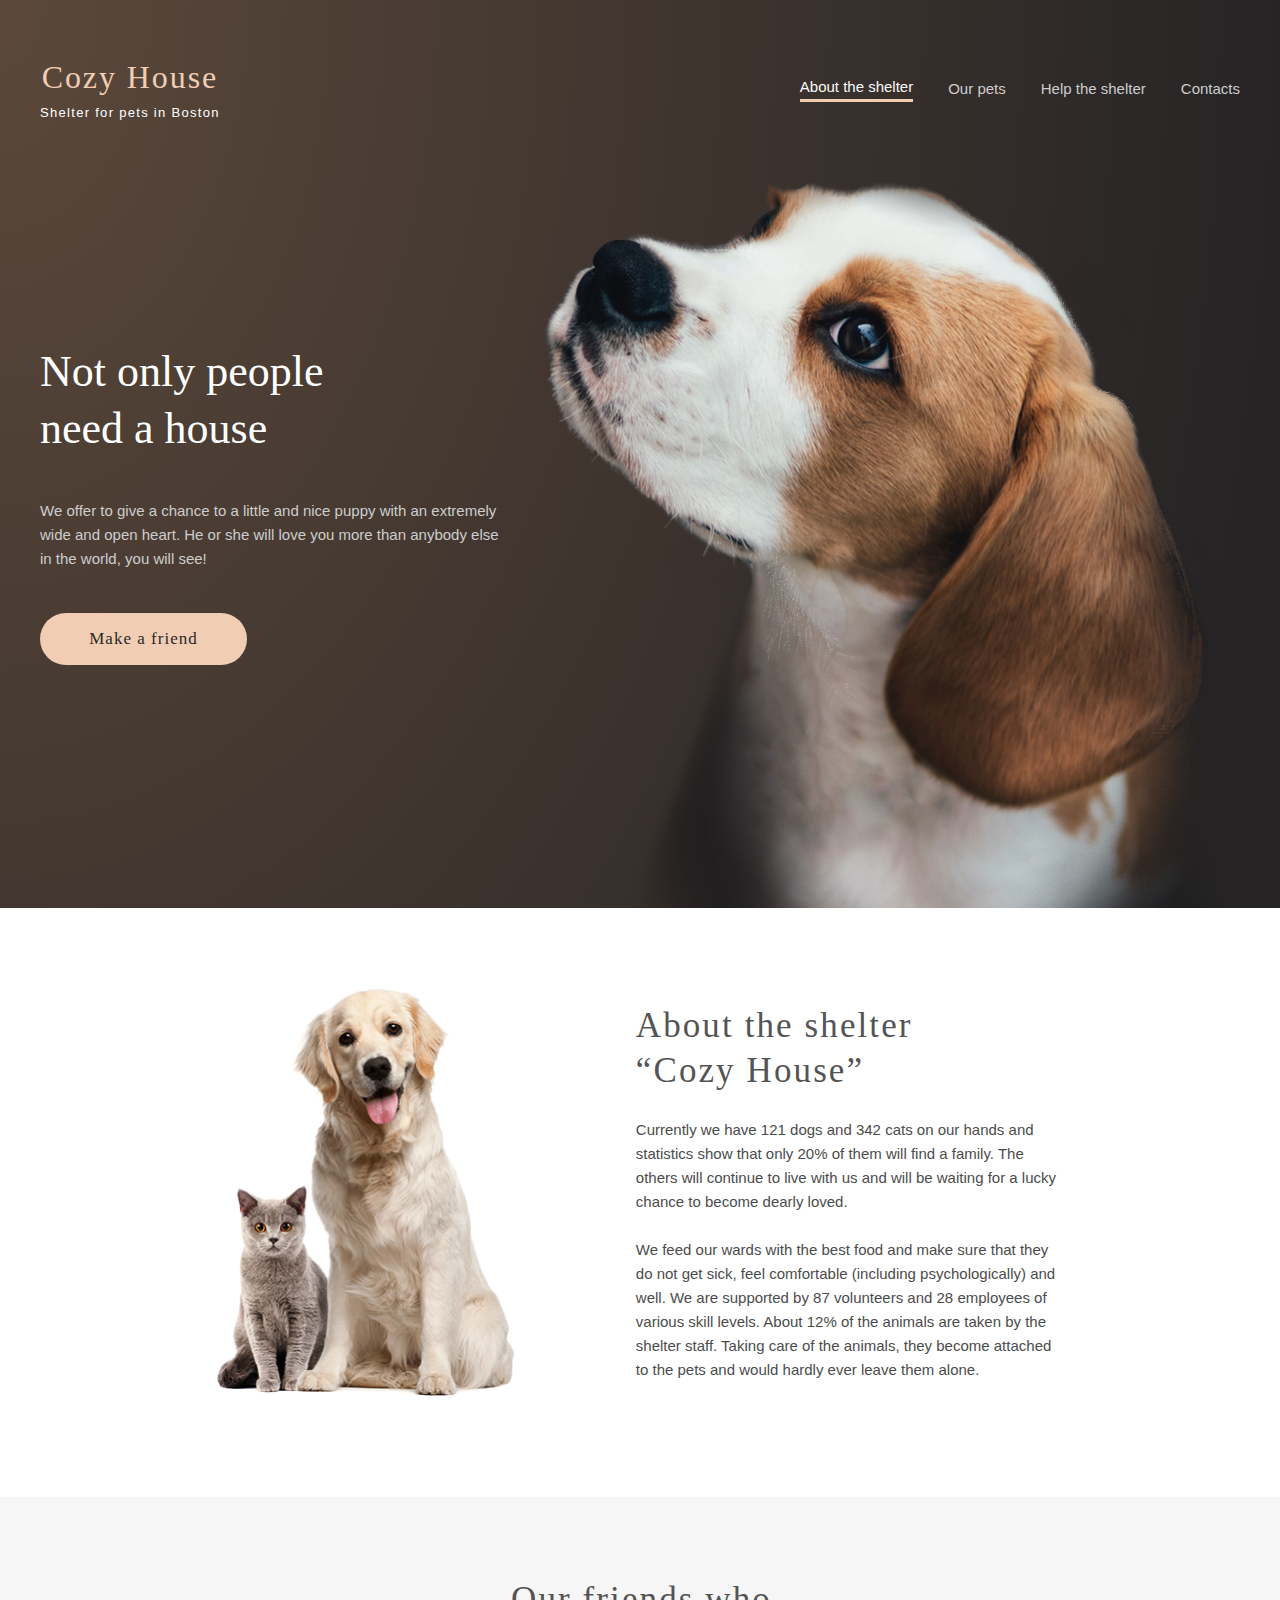
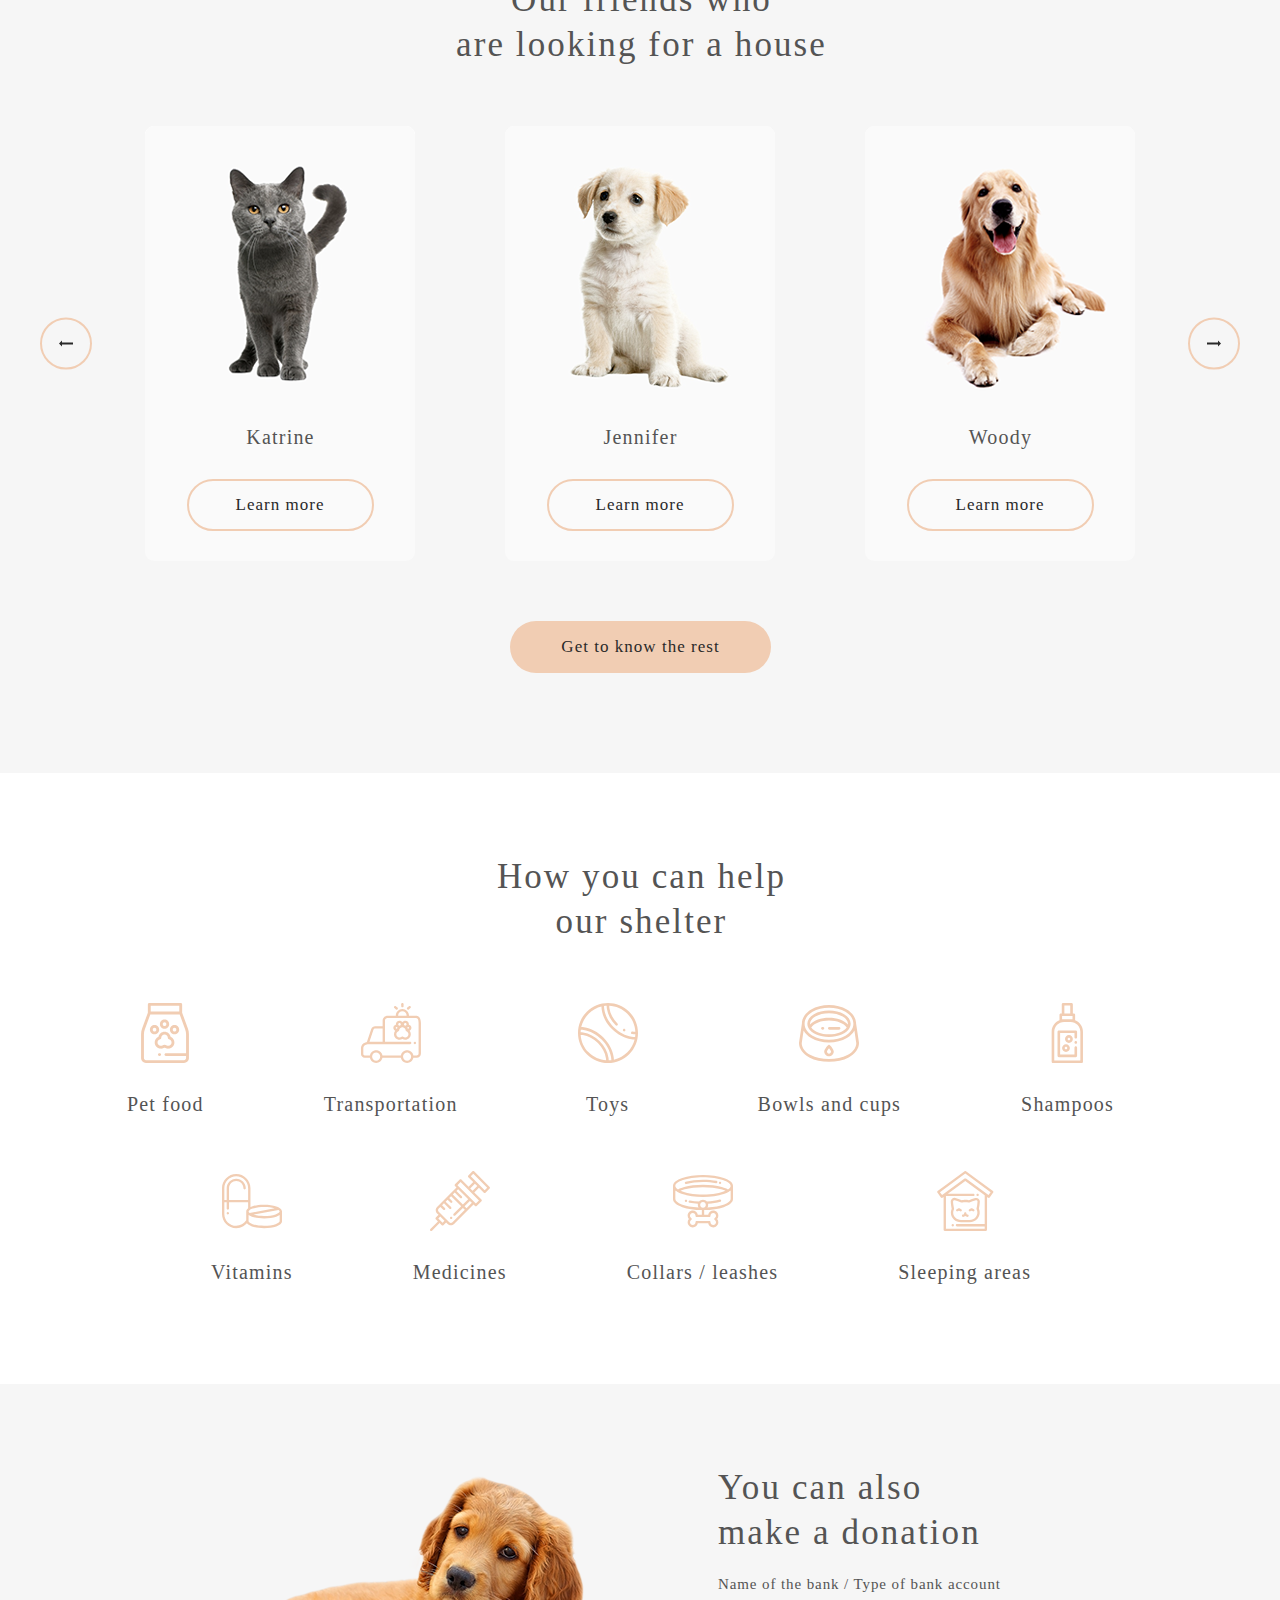
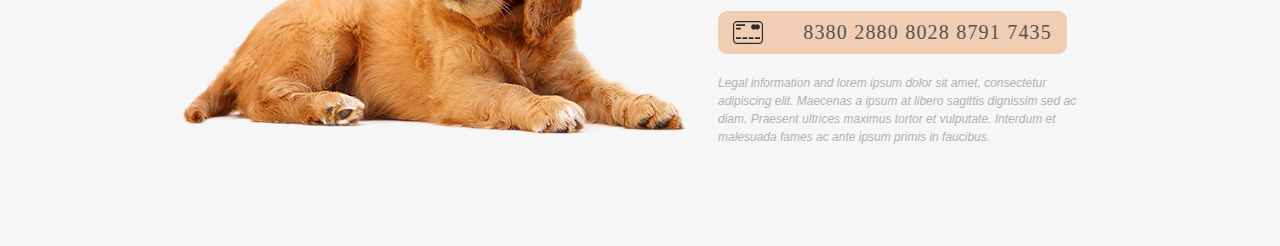
==== index.html @ b494dad2 "feat: add 5-th block" ====
<!DOCTYPE html>
<html lang="en">

<head>
	<meta charset="UTF-8">
	<meta http-equiv="X-UA-Compatible" content="IE=edge">
	<meta name="viewport" content="width=device-width, initial-scale=1.0">
	<title>Document</title>
	<link rel="stylesheet" type="text/css" href="styles.css" />
</head>

<body>
	<div class="wrapper wrapper-1">
		<div class="content-1">
			<header class="header">
				<div class="header-logo">
					<div class="header-logo-title">Cozy House</div>
					<div class="header-logo-subtitle">Shelter for pets in Boston</div>
				</div>
				<div class="header-nav-menu">
					<div class="header-nav-menu-link header-nav-menu-link-active">About the shelter</div>
					<div class="header-nav-menu-link">Our pets</div>
					<div class="header-nav-menu-link">Help the shelter</div>
					<div class="header-nav-menu-link">Contacts</div>
				</div>
			</header>
			<div class="start-screen">
				<div class="start-screen-content">
					<h2 class="start-screen-content-heading">Not only people need a house</h2>
					<div class="start-screen-content-subheading">We offer to give a chance to a little and nice puppy with an
						extremely wide and open heart. He or she will love you more than anybody else in the world, you will see!
					</div>
					<div class="start-screen-content-button">
						<button class="button-primary">Make a friend</button>
					</div>
				</div>
				<img src="assets/start-screen-puppy.png" alt="dog" class="start-screen-dog-img"></img>
			</div>
		</div>
	</div>
	<div class="wrapper wrapper-2">
		<div class="content-2">
			<div class="about">
				<img src="assets/about-pets.png" alt="pets" class="about-img">
				<div class="about-content">
					<div class="about-content-heading">About the shelter <br>“Cozy House”</div>
					<div class="about-content-subheading-1">Currently we have 121 dogs and 342 cats on our hands and<br>
						statistics
						show that only 20% of them will find a family. The<br> others will continue to live with us and will be
						waiting
						for a lucky<br> chance to become dearly loved.</div>
					<div class="about-content-subheading-2">We feed our wards with the best food and make sure that they<br> do
						not
						get sick, feel comfortable (including psychologically) and<br> well. We are supported by 87 volunteers and
						28
						employees of<br> various skill levels. About 12% of the animals are taken by the<br> shelter staff. Taking
						care of
						the animals, they become attached<br> to the pets and would hardly ever leave them alone.

					</div>
				</div>
			</div>
		</div>
	</div>
	<div class="wrapper wrapper-3">
		<div class="content-3">
			<h3 class="pets-heading">Our friends who<br>
				are looking for a house</h3>
			<div class="pets-slider">
				<img src="assets/button_arrow.svg" alt="arrow" class="">
				<div class="pets-slider-cards">
					<div class="pets-slider-card">
						<img src="assets/pets-katrine.png" alt="cat" class="">
						<div class="pets-slider-card-heading">Katrine</div>
						<button class="button-secondary pets-slider-card-button">Learn more</button>
					</div>
					<div class="pets-slider-card">
						<img src="assets/pets-jennifer.png" alt="cat" class="">
						<div class="pets-slider-card-heading">Jennifer</div>
						<button class="button-secondary pets-slider-card-button">Learn more</button>
					</div>
					<div class="pets-slider-card">
						<img src="assets/pets-woody.png" alt="cat" class="">
						<div class="pets-slider-card-heading">Woody</div>
						<button class="button-secondary pets-slider-card-button">Learn more</button>
					</div>
				</div>
				<img src="assets/button_arrow (1).svg" alt="" class="">
			</div>
			<button class="button-primary button-primary-pets">Get to know the rest</button>
		</div>
	</div>
	<div class="wrapper wrapper-4">
		<div class="content-4">
			<div class="help-heading">
				How you can help<br>
				our shelter
			</div>
			<div class="help-list">
				<div class="help-list-card help-pet-food">
					<img src="assets/icon-pet-food.svg" alt="" class="help-list-card-img">
					<div class="help-list-card-heading">Pet food</div>
				</div>
				<div class="help-list-card">
					<img src="assets/icon-transportation.svg" alt="" class="help-list-card-img">
					<div class="help-list-card-heading">Transportation</div>
				</div>
				<div class="help-list-card">
					<img src="assets/icon-toys.svg" alt="" class="help-list-card-img">
					<div class="help-list-card-heading">Toys</div>
				</div>
				<div class="help-list-card">
					<img src="assets/icon-bowls-and-cups.svg" alt="" class="help-list-card-img">
					<div class="help-list-card-heading">Bowls and cups</div>
				</div>
				<div class="help-list-card help-shampoos">
					<img src="assets/icon-shampoos.svg" alt="" class="help-list-card-img">
					<div class="help-list-card-heading">Shampoos</div>
				</div>
				<div class="help-list-card help-vitamins">
					<img src="assets/icon-vitamins.svg" alt="" class="help-list-card-img">
					<div class="help-list-card-heading">Vitamins</div>
				</div>
				<div class="help-list-card">
					<img src="assets/icon-medicines.svg" alt="" class="help-list-card-img">
					<div class="help-list-card-heading">Medicines</div>
				</div>
				<div class="help-list-card">
					<img src="assets/icon-collars-leashes.svg" alt="" class="help-list-card-img">
					<div class="help-list-card-heading">Collars / leashes</div>
				</div>
				<div class="help-list-card">
					<img src="assets/icon-sleeping-area.svg" alt="" class="help-list-card-img">
					<div class="help-list-card-heading">Sleeping areas</div>
				</div>
			</div>
		</div>
	</div>
	<div class="wrapper wrapper-5">
		<div class="content-5">
			<div class="donation">
				<img src="assets/donation-dog.png" alt="donation-dog" class="donation-img">
				<div class="donation-content">
					<div class="donation-content-heading">You can also<br> make a donation</div>
					<div class="donation-content-subheading">Name of the bank / Type of bank account</div>
					<div class="donation-content-credentials">
						<img src="assets/credit-card.svg" alt="" class="donation-content-credentials-img">
						<div class="donation-content-credentials-number">8380 2880 8028 8791 7435</div>
					</div>
					<div class="donation-content-legal-info">Legal information and lorem ipsum dolor sit amet, consectetur<br>
						adipiscing elit. Maecenas a ipsum at libero sagittis dignissim sed ac<br> diam. Praesent ultrices maximus
						tortor
						et vulputate. Interdum et<br> malesuada fames ac ante ipsum primis in faucibus.</div>
				</div>
			</div>
		</div>
	</div>
</body>

</html>
---- styles.css ----
html,
body,
body div,
span,
object,
iframe,
h1,
h2,
h3,
h4,
h5,
h6,
p,
blockquote,
pre,
abbr,
address,
cite,
code,
del,
dfn,
em,
img,
ins,
kbd,
q,
samp,
small,
strong,
sub,
sup,
var,
b,
i,
dl,
dt,
dd,
ol,
ul,
li,
fieldset,
form,
label,
legend,
table,
caption,
tbody,
tfoot,
thead,
tr,
th,
td,
article,
aside,
figure,
footer,
header,
hgroup,
menu,
nav,
section,
time,
mark,
audio,
video {
	margin: 0;
	padding: 0;
	border: 0;
	outline: 0;
	font-size: 100%;
	vertical-align: baseline;
	background: transparent;
}

body {
	margin: 0;
	background-color: blueviolet;
}

.wrapper {
	width: 100%;
	display: flex;
	align-items: center;
	flex-flow: column;
	justify-content: center;
}

.wrapper-1 {
	background: url(noise_lines_transparent@2X.png), radial-gradient(100% 215.42% at 0% 0%, #5B483A 0%, #262425 100%), #211F20;
	background-position: center;
}

.content-1 {
	max-width: 1280px;
	width: 100%;
}

.header {
	width: 100%;
	margin-top: 60px;
	display: flex;
	justify-content: space-between;
}

.header-logo {
	min-width: fit-content;
	padding-left: 40px;
}

.header-logo-title {
	font-family: 'Georgia';
	font-style: normal;
	font-weight: 400;
	font-size: 32px;
	line-height: 110%;
	letter-spacing: 0.06em;
	color: #F1CDB3;
	text-align: center;
}

.header-logo-subtitle {
	font-family: 'Arial';
	font-style: normal;
	font-weight: 400;
	font-size: 13px;
	line-height: 15px;
	letter-spacing: 0.1em;
	color: #FFFFFF;
	margin-top: 10px;
	text-align: center;
}

.header-nav-menu {
	font-family: 'Arial';
	font-style: normal;
	font-weight: 400;
	font-size: 15px;
	line-height: 160%;
	color: #CDCDCD;
	display: flex;
	width: 75%;
	align-items: center;
	margin-bottom: 3px;
	padding-right: 40px;
	justify-content: flex-end;
}

.header-nav-menu-link {
	margin-left: 35px;
	min-width: fit-content;
}

.header-nav-menu-link-active {
	color: #FAFAFA;
	display: inline;
	border-bottom: 3px solid #F1CDB3;
}

.start-screen {
	width: 100%;
	display: flex;
	justify-content: space-between;
	margin-top: 60px;
}

.start-screen-content {
	display: flex;
	flex-flow: column;
	margin-bottom: 80px;
	justify-content: center;
	padding-left: 40px;
	width: fit-content;
}

.start-screen-content-heading {
	font-family: 'Georgia';
	font-style: normal;
	font-weight: 400;
	font-size: 44px;
	line-height: 130%;
	color: #FFFFFF;
	width: 65%;
}

.start-screen-content-subheading {
	font-family: 'Arial';
	font-style: normal;
	font-weight: 400;
	font-size: 15px;
	line-height: 160%;
	color: #CDCDCD;
	width: 92%;
	margin-top: 42px;
}

.start-screen-content-button {
	margin-top: 42px;
	width: fit-content;
}

.button-primary {
	width: 207px;
	height: 52px;
	background: #F1CDB3;
	border-radius: 100px;
	text-align: center;

	font-family: 'Georgia';
	font-style: normal;
	font-weight: 400;
	font-size: 17px;
	line-height: 130%;
	letter-spacing: 0.06em;
	color: #292929;
	border: 1px;
}

.start-screen-dog-img {
	padding-right: 40px;
	width: 54.5%;
}

/*==========================================================*/
/*==========================================================*/
/*==========================================================*/
/*==========================================================*/
/*==========================================================*/
/*==========================================================*/
/*==========================================================*/
/*==========================================================*/
.wrapper-2 {
	background-color: #FFFFFF;
	background-position: center;
}

.content-2 {
	max-width: 1280px;
	width: 100%;
}

.about {
	display: flex;
	padding-top: 80px;
	padding-bottom: 100px;
}

.about-img {
	margin-left: 215px;
	width: 23.5%;
}

.about-content {
	display: flex;
	flex-flow: column;	
	margin-left: 120px;
}

.about-content-heading {
	font-family: 'Georgia';
	font-style: normal;
	font-weight: 400;
	font-size: 35px;
	line-height: 130%;
	letter-spacing: 0.06em;
	color: #545454;
	max-width: fit-content;
	margin-top: 15px;
}

.about-content-subheading-1 {
	font-family: 'Arial';
	font-style: normal;
	font-weight: 400;
	font-size: 15px;
	line-height: 160%;
	color: #4C4C4C;
	max-width: fit-content;
	margin-top: 24px
}

.about-content-subheading-2 {
	font-family: 'Arial';
	font-style: normal;
	font-weight: 400;
	font-size: 15px;
	line-height: 160%;
	color: #4C4C4C;
	max-width: fit-content;
	margin-top: 24px
}



/*==========================================================*/
/*==========================================================*/
/*==========================================================*/
/*==========================================================*/
/*==========================================================*/
/*==========================================================*/
/*==========================================================*/
/*==========================================================*/

.wrapper-3 {
	background-color: #f6f6f6;
	background-position: center;
}

.content-3 {
	max-width: 1280px;
	width: 100%;
	display: flex;
	flex-flow: column;
	align-items: center;
	margin-top: 80px;
	margin-bottom: 100px;
	justify-content: space-between;
}


.pets-heading {
	font-family: 'Georgia';
	font-style: normal;
	font-weight: 400;
	font-size: 35px;
	line-height: 130%;
	text-align: center;
	letter-spacing: 0.06em;
	color: #545454;
	width: fit-content;
	padding-left: 3px;
}

.pets-slider {
	display: flex;
	width: 93.75%;
	justify-content: space-between;
	margin-top: 58px;
}

.pets-slider-cards {
	display: flex;
	justify-content: space-between;
	width: 82.5%;
}

.pets-slider-card {
	width: 270px;
	height: 435px;
	background-color: #FAFAFA;
	display: flex;
	flex-flow: column;
	align-items: center;
	border-radius: 9px;
}

.pets-slider-card-heading {
	font-family: 'Georgia';
	font-style: normal;
	font-weight: 400;
	font-size: 20px;
	line-height: 23px;
	text-align: center;
	letter-spacing: 0.06em;
	color: #545454;
	margin-top: 30px;
	padding-left: 1px;
}

.button-secondary {
	width: 187px;
	height: 52px;
	border: 2px solid #F1CDB3;
	border-radius: 100px;
	background: transparent;

	font-family: 'Georgia';
	font-style: normal;
	font-weight: 400;
	font-size: 17px;
	line-height: 130%;
	letter-spacing: 0.06em;
	color: #292929;
}

.pets-slider-card-button {
	margin-top: 30px;
}

.button-primary-pets {
	width: 261px;
	height: 52px;
	margin-top: 60px;
	margin-left: 1px;
}

/*==========================================================*/
/*==========================================================*/
/*==========================================================*/
/*==========================================================*/
/*==========================================================*/
/*==========================================================*/
/*==========================================================*/
/*==========================================================*/

.wrapper-4 {
	background-color: #FFFFFF;
}

.content-4 {
	max-width: 1280px;
	min-height: 611px;
	width: 100%;
	display: flex;
	flex-flow: column;
	align-items: center;
	justify-content: start;
	margin-left: 3px;
}

.help-heading {
	font-family: 'Georgia';
	font-style: normal;
	font-weight: 400;
	font-size: 35px;
	line-height: 130%;
	letter-spacing: 0.06em;
	color: #545454;
	text-align: center;
	margin-top: 81px;
}

.help-list {
	display: flex;
	flex-wrap: wrap;
	align-content: space-between;
	width: 80.4%;
	min-height: 281px;
	margin-top: 58px;
}

.help-list-card {
	display: flex;
	flex-flow: column;
	align-items: center;
	justify-content: center;
	margin-left: 120px;
}

.help-pet-food {
	margin: 0px;
}

.help-vitamins {
	margin-left: 84px;
}

.help-list-card-heading {
	font-family: 'Georgia';
	font-style: normal;
	font-weight: 400;
	font-size: 20px;
	line-height: 115%;
	text-align: center;
	letter-spacing: 0.06em;
	color: #545454;
	margin-top: 30px;
}

/*==========================================================*/
/*==========================================================*/
/*==========================================================*/
/*==========================================================*/
/*==========================================================*/
/*==========================================================*/
/*==========================================================*/
/*==========================================================*/


.wrapper-5 {
	background-color: #f6f6f6;
}

.content-5 {
	max-width: 1280px;
	min-height: 462px;
	width: 100%;
}

.donation {
	display: flex;
	margin-top: 80px;
	margin-left: 183px;
}

.donation-img {
	margin-top: 11px;
	height: 40%;
}

.donation-content {
	display: flex;
	flex-flow: column;
	margin-left: 30px;
}

.donation-content-heading {
	font-family: 'Georgia';
	font-style: normal;
	font-weight: 400;
	font-size: 35px;
	line-height: 130%;
	letter-spacing: 0.06em;
	color: #545454;
	margin-top: 1px;
}

.donation-content-subheading {
	font-family: 'Georgia';
	font-style: normal;
	font-weight: 400;
	font-size: 15px;
	line-height: 110%;
	letter-spacing: 0.06em;
	color: #545454;
	margin-top: 20px;
}

.donation-content-credentials {
	width: 349px;
	height: 43px;
	background: #F1CDB3;
	border-radius: 9px;
	display: flex;
	align-items: center;
	justify-content: space-between;
	margin-top: 19px;
}

.donation-content-credentials-img {
	margin-left: 15px;
}

.donation-content-credentials-number {
	font-family: 'Georgia';
	font-style: normal;
	font-weight: 400;
	font-size: 20px;
	letter-spacing: 0.06em;
	color: #545454;
	text-align: center;
	width: fit-content;
	margin-right: 15px;
}

.donation-content-legal-info {
	font-family: 'Arial';
	font-style: italic;
	font-weight: 400;
	font-size: 12px;
	line-height: 18px;
	color: #B2B2B2;
	margin-top: 20px;
}




/*==========================================================*/
/*==========================================================*/
/*==========================================================*/
/*==========================================================*/
/*==========================================================*/
/*==========================================================*/
/*==========================================================*/
/*==========================================================*/

@media (max-width: 960px) {
	.header {
		margin-top: 30px;
	}

	.header-logo {
		padding-left: 30px;
	}

	.header-nav-menu {
		padding-right: 32px;
	}

	.start-screen {
		flex-flow: column;
		align-items: center;
	}

	.start-screen-content {
		padding-left: 153px;
	}

	.start-screen-content-heading {
		width: 54%;
	}

	.start-screen-content-subheading {
		width: 75%;
	}

	.start-screen-content-button {
		display: flex;
		justify-content: center;
		padding-left: 127px;
	}

	.start-screen-dog-img {
		padding-right: 0;
		padding-left: 140px;
		padding-top: 18px;
		width: 74.2%;
	}
}
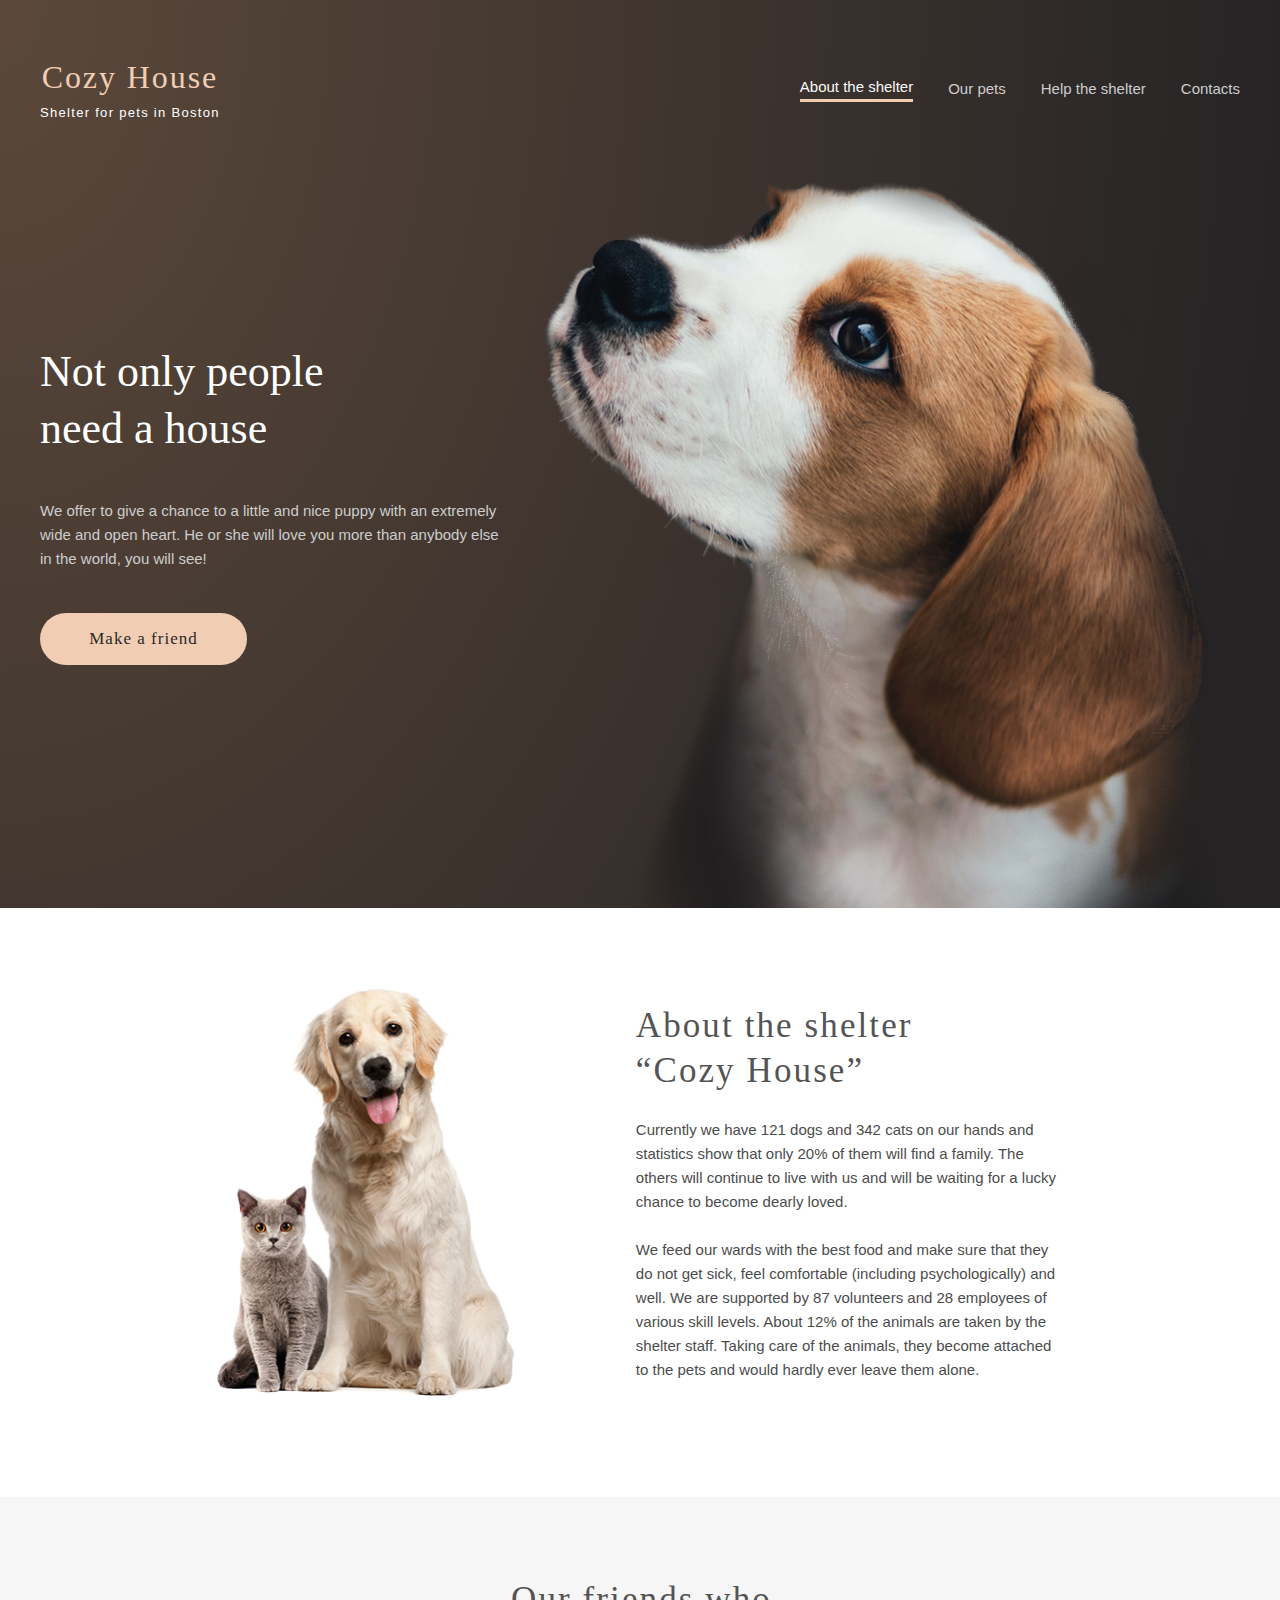
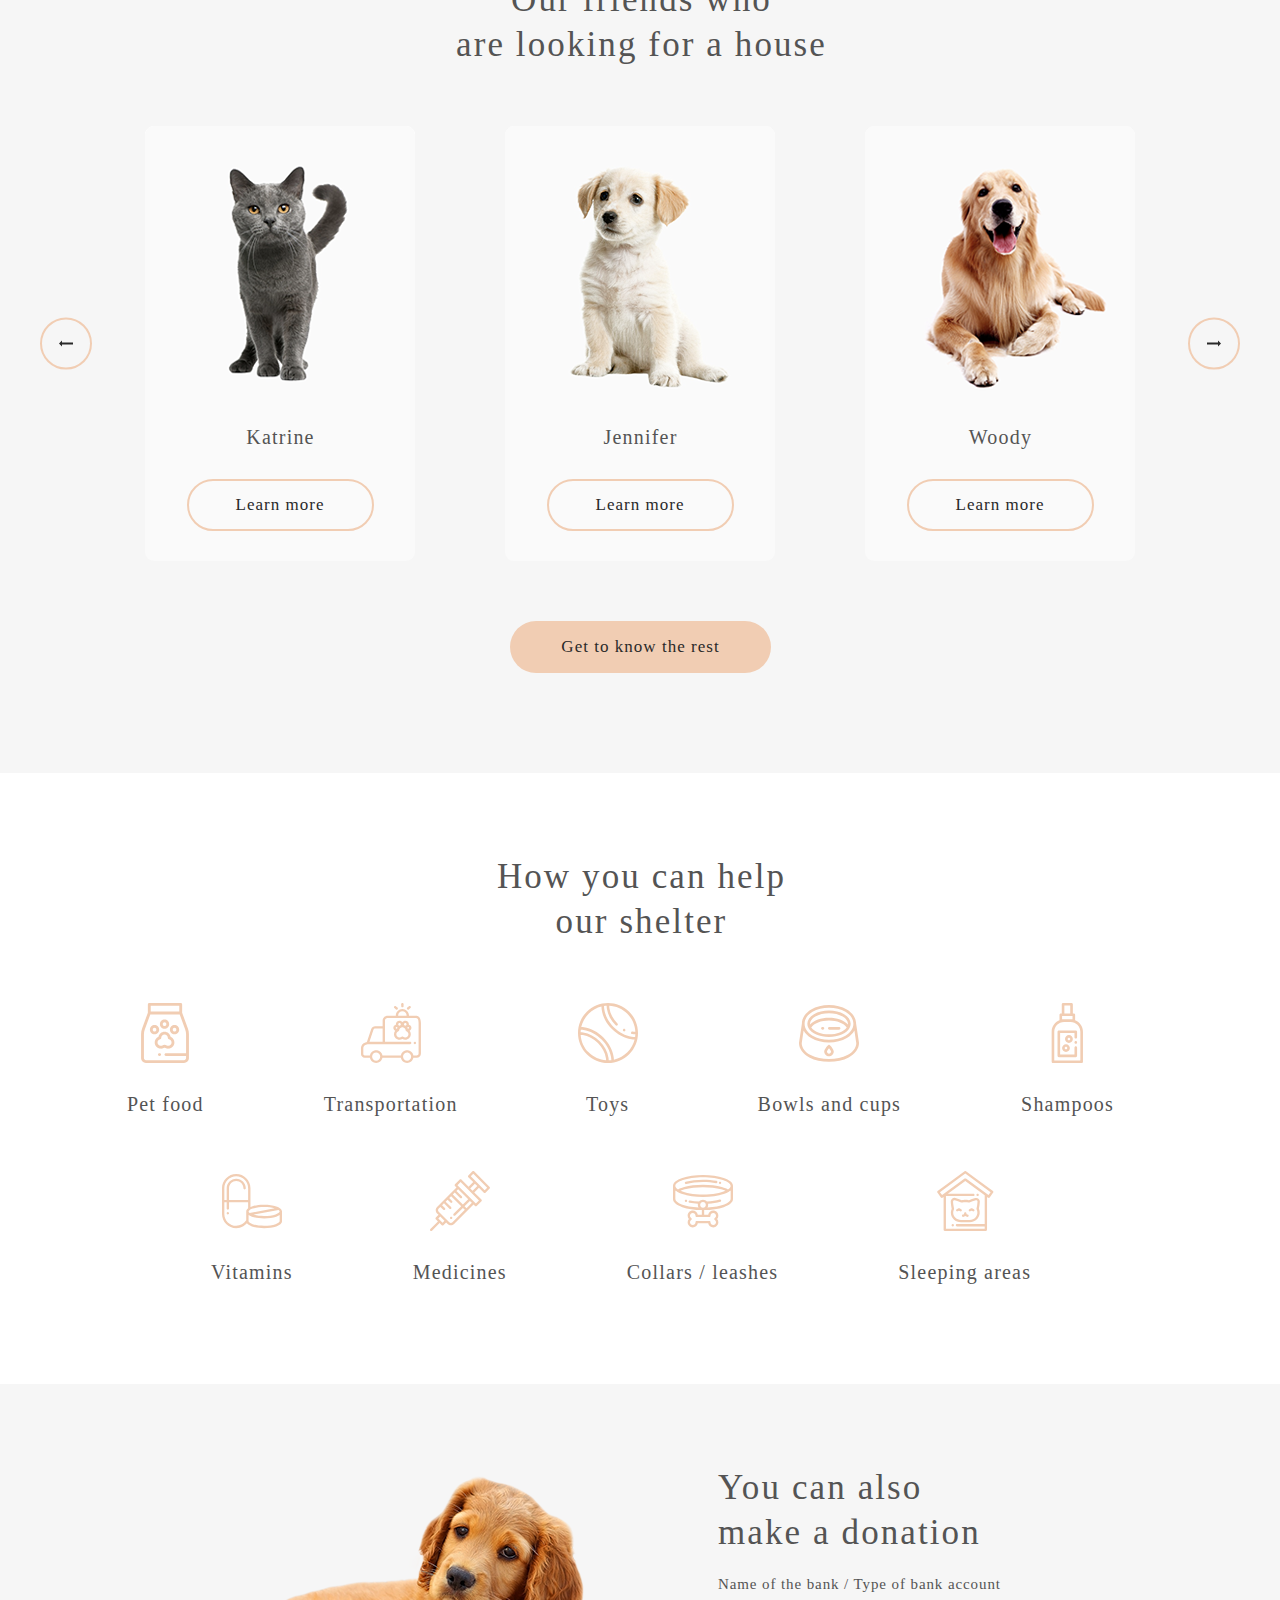
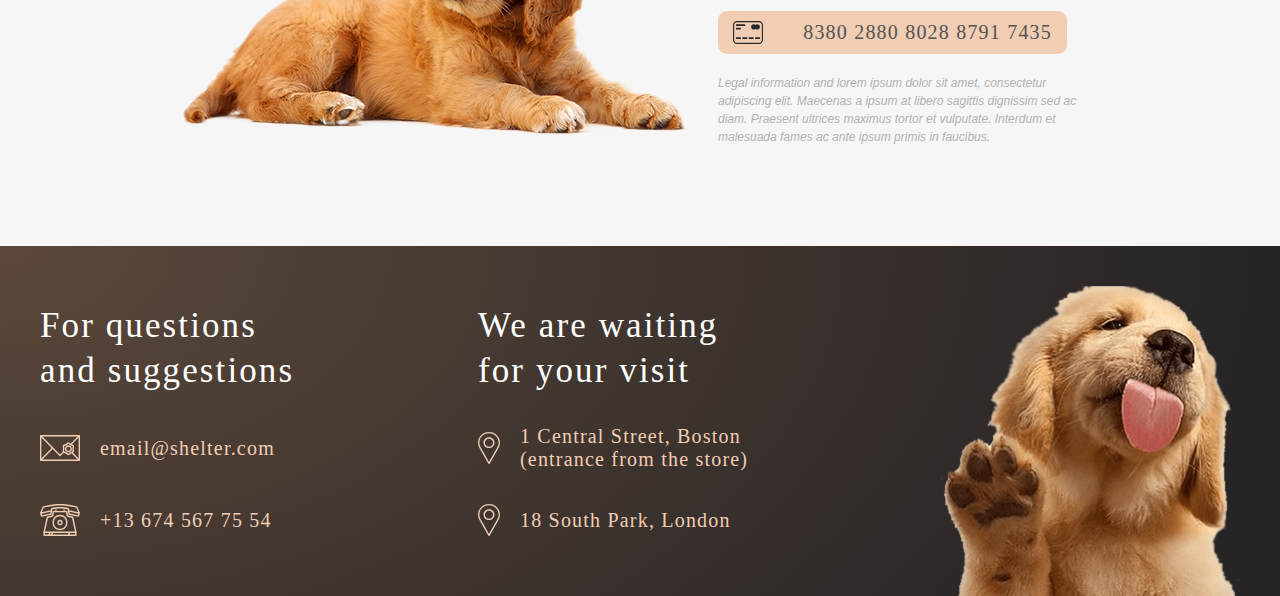
==== commit 9c216fff: "feat: add footer" ====
--- a/index.html
+++ b/index.html
@@ -155,6 +155,35 @@
 			</div>
 		</div>
 	</div>
+	<div class="wrapper wrapper-1">
+		<footer class="footer">
+			<div class="footer-content">
+				<div class="footer-content-contacts">
+					<div class="footer-content-contacts-heading">For questions<br> and suggestions</div>
+					<div class="footer-content-contacts-email">
+						<img src="assets/mail.svg" alt="email" class="footer-content-contacts-email-img">
+						<div class="footer-content-contacts-email-address">email@shelter.com</div>
+					</div>
+					<div class="footer-content-contacts-phone">
+						<img src="assets/phone.svg" alt="phone" class="footer-content-contacts-phone-img">
+						<div class="footer-content-contacts-phone-number">+13 674 567 75 54</div>
+					</div>
+				</div>
+				<div class="footer-content-locations">
+					<div class="footer-content-locations-heading">We are waiting<br> for your visit</div>
+					<div class="footer-content-locations-address-1">
+						<img src="assets/pin.svg" alt="pin" class="footer-content-locations-address-1-img">
+						<div class="footer-content-locations-address-1-address">1 Central Street, Boston<br> (entrance from the store)</div>
+					</div>
+					<div class="footer-content-locations-address-2">
+						<img src="assets/pin.svg" alt="pin" class="footer-content-locations-address-2-img">
+						<div class="footer-content-locations-address-2-address">18 South Park, London </div>
+					</div>
+				</div>
+				<img src="assets/footer-puppy.png" alt="puppy" class="footer-content-img">
+			</div>
+		</footer>
+	</div>
 </body>
 
 </html>--- a/styles.css
+++ b/styles.css
@@ -574,6 +574,128 @@
 /*==========================================================*/
 /*==========================================================*/
 
+.footer {
+	max-width: 1280px;
+	min-height: 350px;
+	width: 100%;
+	display: flex;
+	justify-content: center;
+}
+
+.footer-content {
+	width: 100%;
+	display: flex;
+	justify-content: space-between;
+	margin: 40px 40px 0 40px;
+}
+
+.footer-content-contacts {
+	font-family: 'Georgia';
+	font-style: normal;
+	font-weight: 400;
+	font-size: 20px;
+	line-height: 115%;
+	letter-spacing: 0.06em;
+	color: #F1CDB3;
+}
+
+.footer-content-contacts-heading {
+	font-family: 'Georgia';
+	font-style: normal;
+	font-weight: 400;
+	font-size: 35px;
+	line-height: 130%;
+	letter-spacing: 0.06em;
+	color: #FFFFFF;
+
+	margin-top: 17px;
+}
+
+.footer-content-contacts-email {
+	display: flex;
+	margin-top: 41px;
+}
+
+.footer-content-contacts-email-img {
+
+}
+
+.footer-content-contacts-email-address {
+	margin-top: 2px;
+	margin-left: 20px;
+}
+
+.footer-content-contacts-phone {
+	display: flex;
+	margin-top: 43px;
+}
+
+.footer-content-contacts-phone-img {
+}
+
+.footer-content-contacts-phone-number {
+	margin-top: 5px;
+	margin-left: 20px;
+}
+
+.footer-content-locations {
+	font-family: 'Georgia';
+	font-style: normal;
+	font-weight: 400;
+	font-size: 20px;
+	line-height: 115%;
+	letter-spacing: 0.06em;
+	color: #F1CDB3;
+
+	margin-right: 4px;
+}
+
+.footer-content-locations-heading {
+	font-family: 'Georgia';
+	font-style: normal;
+	font-weight: 400;
+	font-size: 35px;
+	line-height: 130%;
+	letter-spacing: 0.06em;
+	color: #FFFFFF;
+
+	margin-top: 17px;
+}
+
+.footer-content-locations-address-1 {
+	display: flex;
+	margin-top: 31px;
+	margin-right: 4px;
+}
+
+.footer-content-locations-address-1-img {
+}
+
+.footer-content-locations-address-1-address {
+	margin-left: 20px;
+}
+
+.footer-content-locations-address-2 {
+	display: flex;
+	margin-top: 33px;
+	margin-right: 4px;
+}
+
+.footer-content-locations-address-2-img {
+
+}
+
+.footer-content-locations-address-2-address {
+	margin-top: 5px;
+	margin-left: 20px;
+}
+
+.footer-content-img {
+	width: 25%;
+}
+
+
+
 @media (max-width: 960px) {
 	.header {
 		margin-top: 30px;
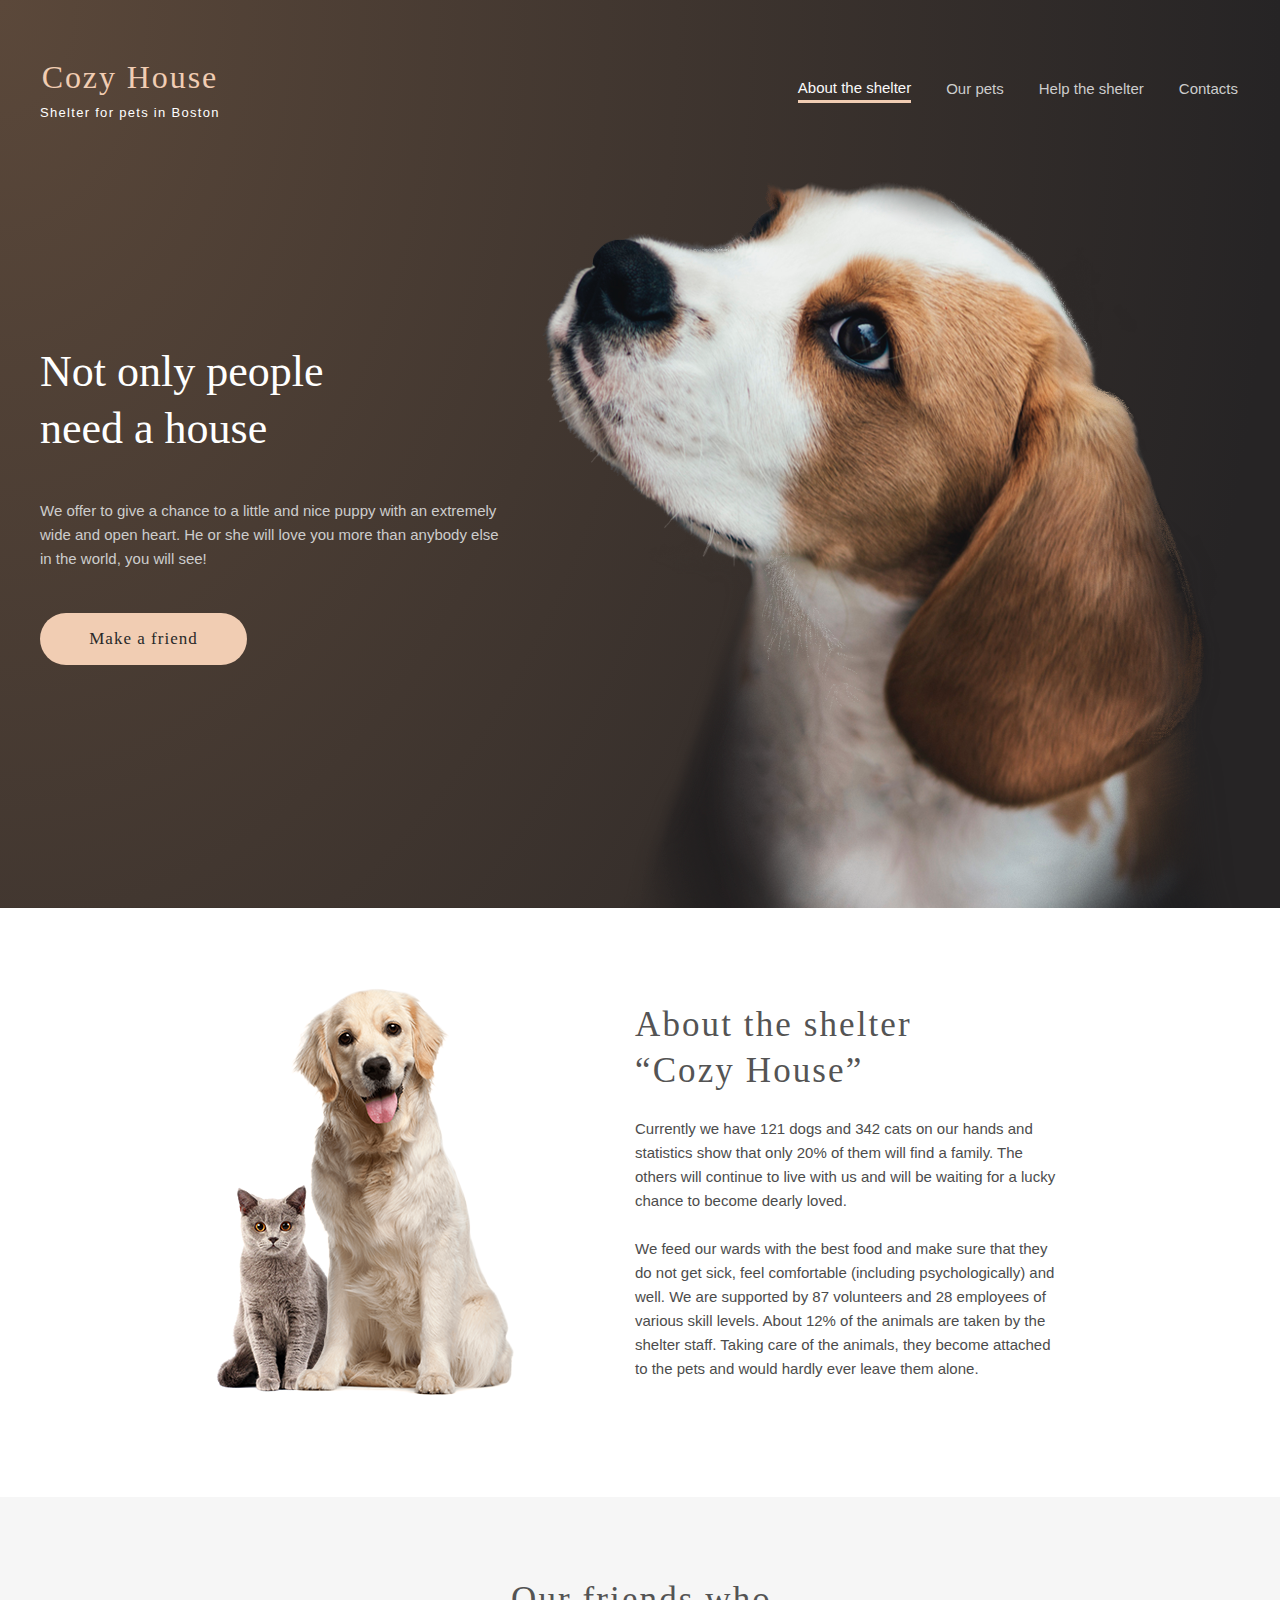
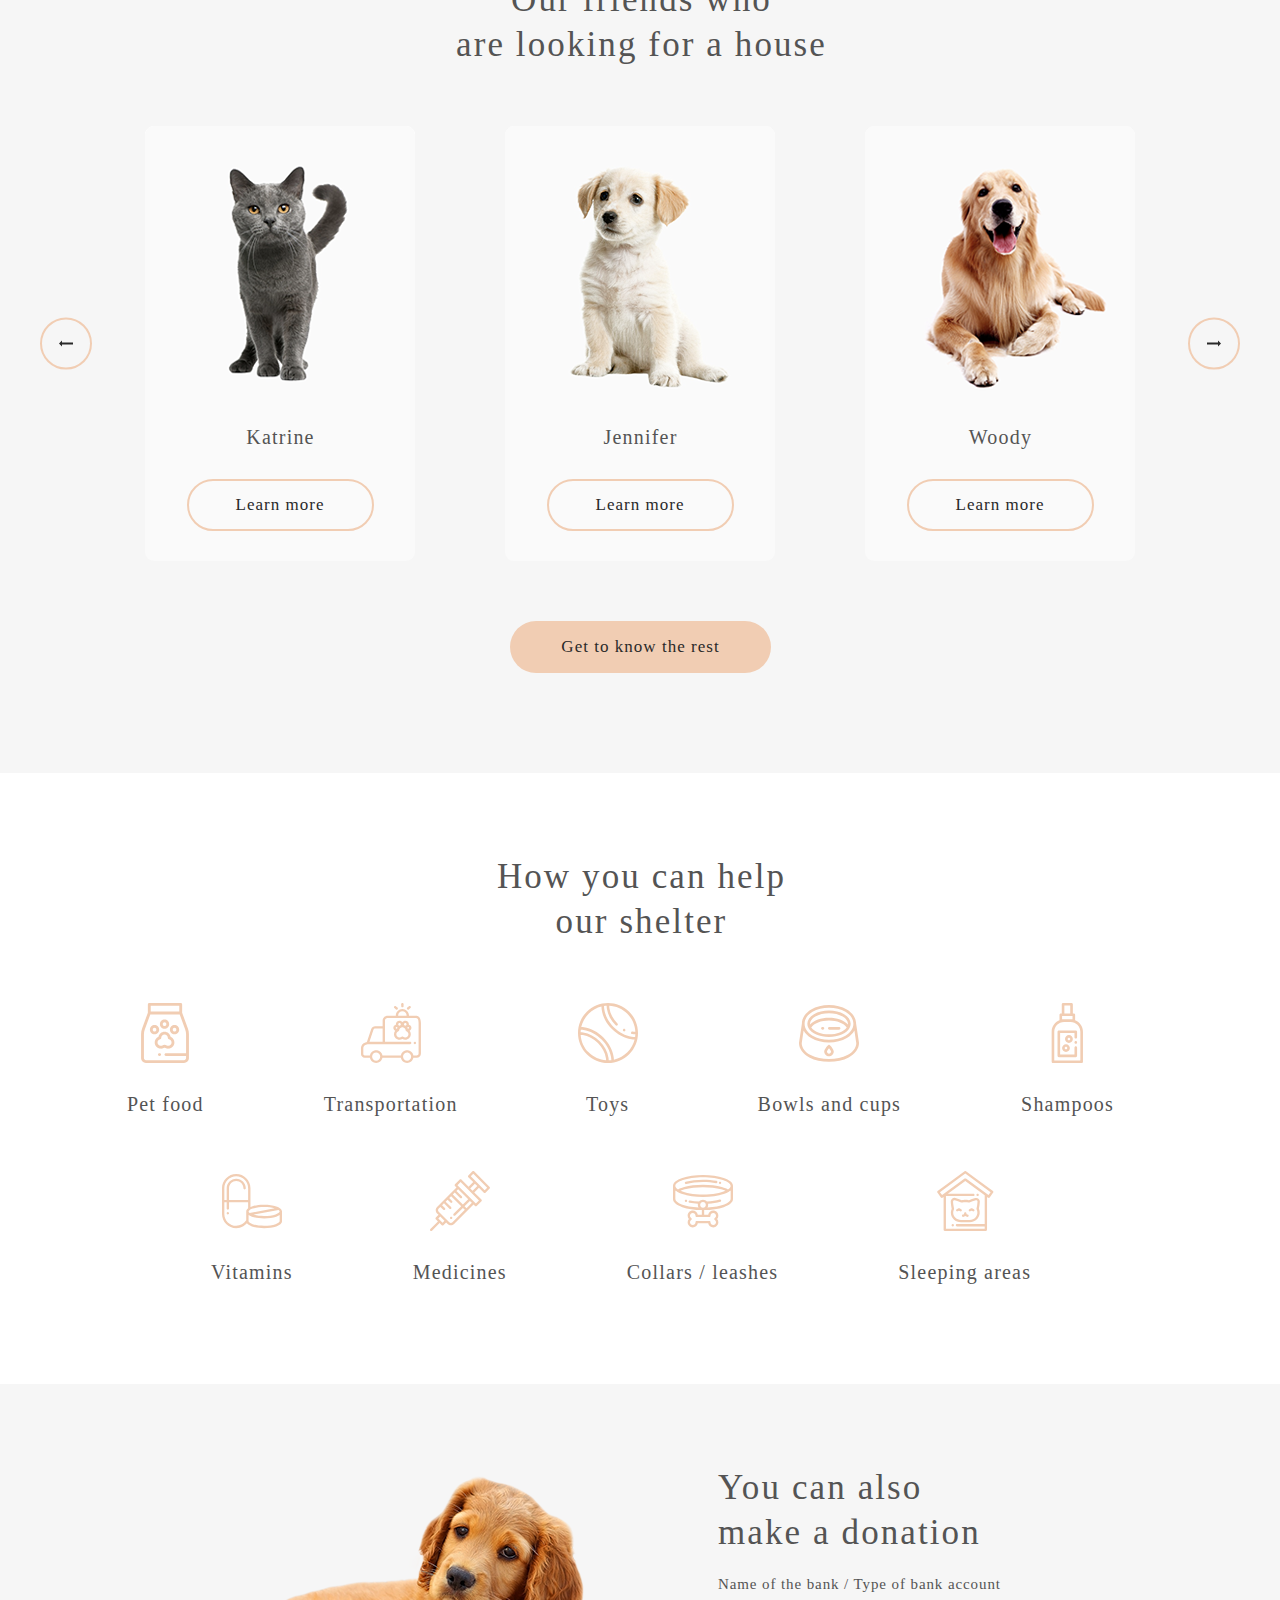
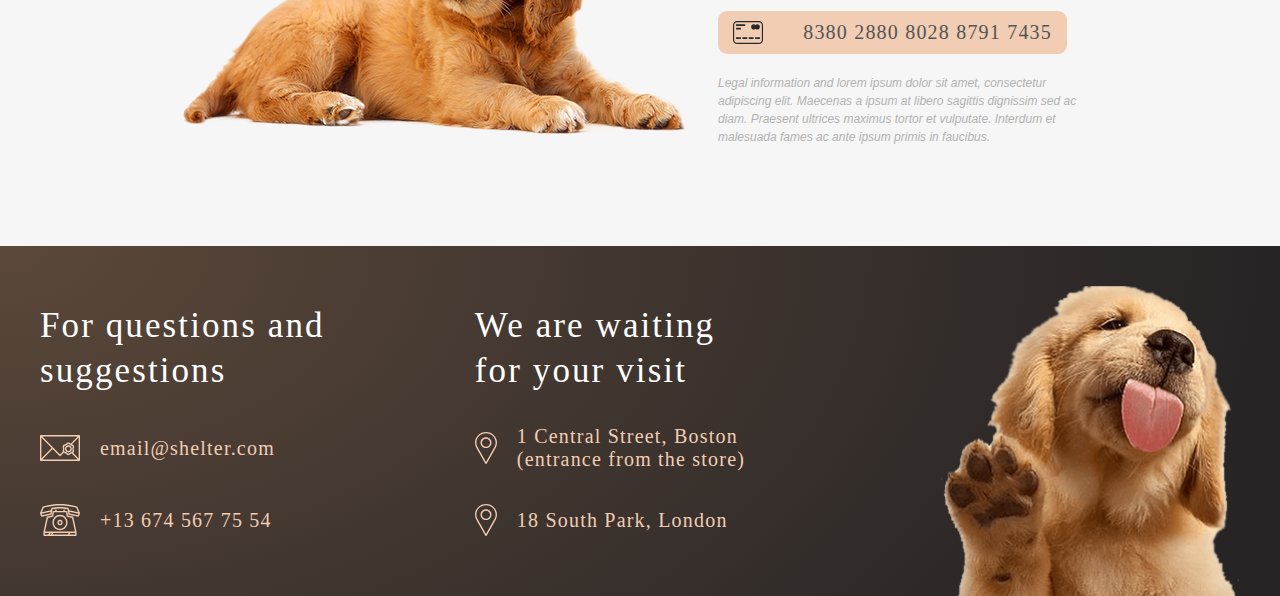
==== commit d0ce1d51: "refactor: remove all <br>'s from html, add width to text blocks" ====
--- a/index.html
+++ b/index.html
@@ -44,18 +44,18 @@
 				<img src="assets/about-pets.png" alt="pets" class="about-img">
 				<div class="about-content">
 					<div class="about-content-heading">About the shelter <br>“Cozy House”</div>
-					<div class="about-content-subheading-1">Currently we have 121 dogs and 342 cats on our hands and<br>
+					<div class="about-content-subheading-1">Currently we have 121 dogs and 342 cats on our hands and
 						statistics
-						show that only 20% of them will find a family. The<br> others will continue to live with us and will be
+						show that only 20% of them will find a family. The others will continue to live with us and will be
 						waiting
-						for a lucky<br> chance to become dearly loved.</div>
-					<div class="about-content-subheading-2">We feed our wards with the best food and make sure that they<br> do
+						for a lucky chance to become dearly loved.</div>
+					<div class="about-content-subheading-2">We feed our wards with the best food and make sure that they do
 						not
-						get sick, feel comfortable (including psychologically) and<br> well. We are supported by 87 volunteers and
+						get sick, feel comfortable (including psychologically) and well. We are supported by 87 volunteers and
 						28
-						employees of<br> various skill levels. About 12% of the animals are taken by the<br> shelter staff. Taking
+						employees of various skill levels. About 12% of the animals are taken by the shelter staff. Taking
 						care of
-						the animals, they become attached<br> to the pets and would hardly ever leave them alone.
+						the animals, they become attached to the pets and would hardly ever leave them alone.
 
 					</div>
 				</div>
@@ -79,7 +79,7 @@
 						<div class="pets-slider-card-heading">Jennifer</div>
 						<button class="button-secondary pets-slider-card-button">Learn more</button>
 					</div>
-					<div class="pets-slider-card">
+					<div class="pets-slider-card pets-slider-card-3">
 						<img src="assets/pets-woody.png" alt="cat" class="">
 						<div class="pets-slider-card-heading">Woody</div>
 						<button class="button-secondary pets-slider-card-button">Learn more</button>
@@ -147,10 +147,10 @@
 						<img src="assets/credit-card.svg" alt="" class="donation-content-credentials-img">
 						<div class="donation-content-credentials-number">8380 2880 8028 8791 7435</div>
 					</div>
-					<div class="donation-content-legal-info">Legal information and lorem ipsum dolor sit amet, consectetur<br>
-						adipiscing elit. Maecenas a ipsum at libero sagittis dignissim sed ac<br> diam. Praesent ultrices maximus
+					<div class="donation-content-legal-info">Legal information and lorem ipsum dolor sit amet, consectetur
+						adipiscing elit. Maecenas a ipsum at libero sagittis dignissim sed ac diam. Praesent ultrices maximus
 						tortor
-						et vulputate. Interdum et<br> malesuada fames ac ante ipsum primis in faucibus.</div>
+						et vulputate. Interdum et malesuada fames ac ante ipsum primis in faucibus.</div>
 				</div>
 			</div>
 		</div>
@@ -159,7 +159,7 @@
 		<footer class="footer">
 			<div class="footer-content">
 				<div class="footer-content-contacts">
-					<div class="footer-content-contacts-heading">For questions<br> and suggestions</div>
+					<div class="footer-content-contacts-heading">For questions and suggestions</div>
 					<div class="footer-content-contacts-email">
 						<img src="assets/mail.svg" alt="email" class="footer-content-contacts-email-img">
 						<div class="footer-content-contacts-email-address">email@shelter.com</div>
@@ -170,10 +170,11 @@
 					</div>
 				</div>
 				<div class="footer-content-locations">
-					<div class="footer-content-locations-heading">We are waiting<br> for your visit</div>
+					<div class="footer-content-locations-heading">We are waiting for your visit</div>
 					<div class="footer-content-locations-address-1">
 						<img src="assets/pin.svg" alt="pin" class="footer-content-locations-address-1-img">
-						<div class="footer-content-locations-address-1-address">1 Central Street, Boston<br> (entrance from the store)</div>
+						<div class="footer-content-locations-address-1-address">1 Central Street, Boston<br> (entrance from the
+							store)</div>
 					</div>
 					<div class="footer-content-locations-address-2">
 						<img src="assets/pin.svg" alt="pin" class="footer-content-locations-address-2-img">
--- a/styles.css
+++ b/styles.css
@@ -141,7 +141,7 @@
 	width: 75%;
 	align-items: center;
 	margin-bottom: 3px;
-	padding-right: 40px;
+	padding-right: 42px;
 	justify-content: flex-end;
 }
 
@@ -154,6 +154,7 @@
 	color: #FAFAFA;
 	display: inline;
 	border-bottom: 3px solid #F1CDB3;
+	margin-top: 1px;
 }
 
 .start-screen {
@@ -228,6 +229,7 @@
 /*==========================================================*/
 /*==========================================================*/
 /*==========================================================*/
+
 .wrapper-2 {
 	background-color: #FFFFFF;
 	background-position: center;
@@ -240,18 +242,21 @@
 
 .about {
 	display: flex;
+	align-items: center;
 	padding-top: 80px;
-	padding-bottom: 100px;
+	padding-bottom: 101px;
+	width: 100%;
 }
 
 .about-img {
-	margin-left: 215px;
+	padding-left: 215px;
 	width: 23.5%;
+	height: 100%;
 }
 
 .about-content {
 	display: flex;
-	flex-flow: column;	
+	flex-flow: column;
 	margin-left: 120px;
 }
 
@@ -264,7 +269,6 @@
 	letter-spacing: 0.06em;
 	color: #545454;
 	max-width: fit-content;
-	margin-top: 15px;
 }
 
 .about-content-subheading-1 {
@@ -275,7 +279,8 @@
 	line-height: 160%;
 	color: #4C4C4C;
 	max-width: fit-content;
-	margin-top: 24px
+	margin-top: 24px;
+	width: 66%;
 }
 
 .about-content-subheading-2 {
@@ -286,7 +291,8 @@
 	line-height: 160%;
 	color: #4C4C4C;
 	max-width: fit-content;
-	margin-top: 24px
+	margin-top: 24px;
+	width: 66%;
 }
 
 
@@ -408,12 +414,11 @@
 
 .content-4 {
 	max-width: 1280px;
-	min-height: 611px;
 	width: 100%;
 	display: flex;
 	flex-flow: column;
 	align-items: center;
-	justify-content: start;
+	justify-content: flex-start;
 	margin-left: 3px;
 }
 
@@ -436,6 +441,7 @@
 	width: 80.4%;
 	min-height: 281px;
 	margin-top: 58px;
+	margin-bottom: 100px;
 }
 
 .help-list-card {
@@ -560,6 +566,7 @@
 	line-height: 18px;
 	color: #B2B2B2;
 	margin-top: 20px;
+	width: 66%;
 }
 
 
@@ -609,6 +616,7 @@
 	color: #FFFFFF;
 
 	margin-top: 17px;
+	width: 66%;
 }
 
 .footer-content-contacts-email {
@@ -616,9 +624,7 @@
 	margin-top: 41px;
 }
 
-.footer-content-contacts-email-img {
-
-}
+.footer-content-contacts-email-img {}
 
 .footer-content-contacts-email-address {
 	margin-top: 2px;
@@ -630,8 +636,7 @@
 	margin-top: 43px;
 }
 
-.footer-content-contacts-phone-img {
-}
+.footer-content-contacts-phone-img {}
 
 .footer-content-contacts-phone-number {
 	margin-top: 5px;
@@ -647,7 +652,7 @@
 	letter-spacing: 0.06em;
 	color: #F1CDB3;
 
-	margin-right: 4px;
+	margin-right: 47px;
 }
 
 .footer-content-locations-heading {
@@ -660,6 +665,7 @@
 	color: #FFFFFF;
 
 	margin-top: 17px;
+	width: 66%;
 }
 
 .footer-content-locations-address-1 {
@@ -668,8 +674,7 @@
 	margin-right: 4px;
 }
 
-.footer-content-locations-address-1-img {
-}
+.footer-content-locations-address-1-img {}
 
 .footer-content-locations-address-1-address {
 	margin-left: 20px;
@@ -681,9 +686,7 @@
 	margin-right: 4px;
 }
 
-.footer-content-locations-address-2-img {
-
-}
+.footer-content-locations-address-2-img {}
 
 .footer-content-locations-address-2-address {
 	margin-top: 5px;
@@ -738,4 +741,176 @@
 		padding-top: 18px;
 		width: 74.2%;
 	}
-}+
+	/*==========================================================*/
+	/*==========================================================*/
+	/*==========================================================*/
+	/*==========================================================*/
+	/*==========================================================*/
+	/*==========================================================*/
+	/*==========================================================*/
+	/*==========================================================*/
+
+
+	.content-2 {
+		display: flex;
+		justify-content: center;
+	}
+	
+	.about {
+		flex-flow: column-reverse;
+		width: fit-content;
+	}
+
+	.about-content {
+		margin-left: 169px;
+		margin-top: 1px;
+		margin-right: 10px;
+	}
+
+	.about-content-subheading-1 {
+		width: 72%;
+	}
+
+	.about-content-subheading-2 {
+		width: 72%;
+	}
+
+	.about-img {
+		padding: 0;
+		margin-top: 80px;
+		width: 39%;
+	}
+
+	/*==========================================================*/
+	/*==========================================================*/
+	/*==========================================================*/
+	/*==========================================================*/
+	/*==========================================================*/
+	/*==========================================================*/
+	/*==========================================================*/
+	/*==========================================================*/
+
+	.pets-slider {
+		width: 92.3%;
+	}
+	
+	.pets-slider-cards {
+		width: 81.5%;
+	}
+
+	.pets-slider-card-3 {
+		display: none;
+	}
+
+	/*==========================================================*/
+	/*==========================================================*/
+	/*==========================================================*/
+	/*==========================================================*/
+	/*==========================================================*/
+	/*==========================================================*/
+	/*==========================================================*/
+	/*==========================================================*/
+
+
+	.help-list {
+		display: flex;
+		flex-flow: row wrap;
+		width: 90%;
+		align-content: space-between;
+		justify-content: space-between;
+		min-height: 449px;
+	}
+
+	.help-list-card {
+		width: 33.33%;
+		margin: 0;
+	}
+
+	.help-vitamins {
+		margin: 0;
+	}
+
+	/*==========================================================*/
+	/*==========================================================*/
+	/*==========================================================*/
+	/*==========================================================*/
+	/*==========================================================*/
+	/*==========================================================*/
+	/*==========================================================*/
+	/*==========================================================*/
+
+	.donation {
+		flex-flow: column-reverse;
+		margin: 0;
+		align-items: center;
+		margin-top: 80px;
+	}
+
+	.donation-content {
+		margin: 0;
+		width: fit-content;
+		margin-left: 194px;
+	}
+
+	.donation-content-heading {
+		width: 51%;
+	}
+
+	.donation-content-subheading {
+		width: 54%;
+	}
+
+	.donation-content-legal-info {
+		width: 63%;
+	}
+
+	.donation-img {
+		margin-top: 60px;
+		margin-bottom: 100px;
+	}
+
+	/*==========================================================*/
+	/*==========================================================*/
+	/*==========================================================*/
+	/*==========================================================*/
+	/*==========================================================*/
+	/*==========================================================*/
+	/*==========================================================*/
+	/*==========================================================*/
+
+
+	.footer-content {
+		justify-content: center;
+		align-content: space-between;
+		flex-wrap: wrap;
+		margin: 0;
+		margin-top: 13px;
+	}
+
+	.footer-content-contacts {
+    margin: 0;
+		margin-right: 31px;
+		margin-left: 5px;
+		width: 40%;
+	}
+
+	.footer-content-contacts-heading {
+		width: 100%;
+	}
+
+	.footer-content-locations {
+		margin: 0;
+		width: 40%;
+	}
+	
+	.footer-content-locations-heading {
+		width: 100%;
+	}
+
+	.footer-content-img {
+		margin-top: 67px;
+		width: 39%;
+	}
+}
+
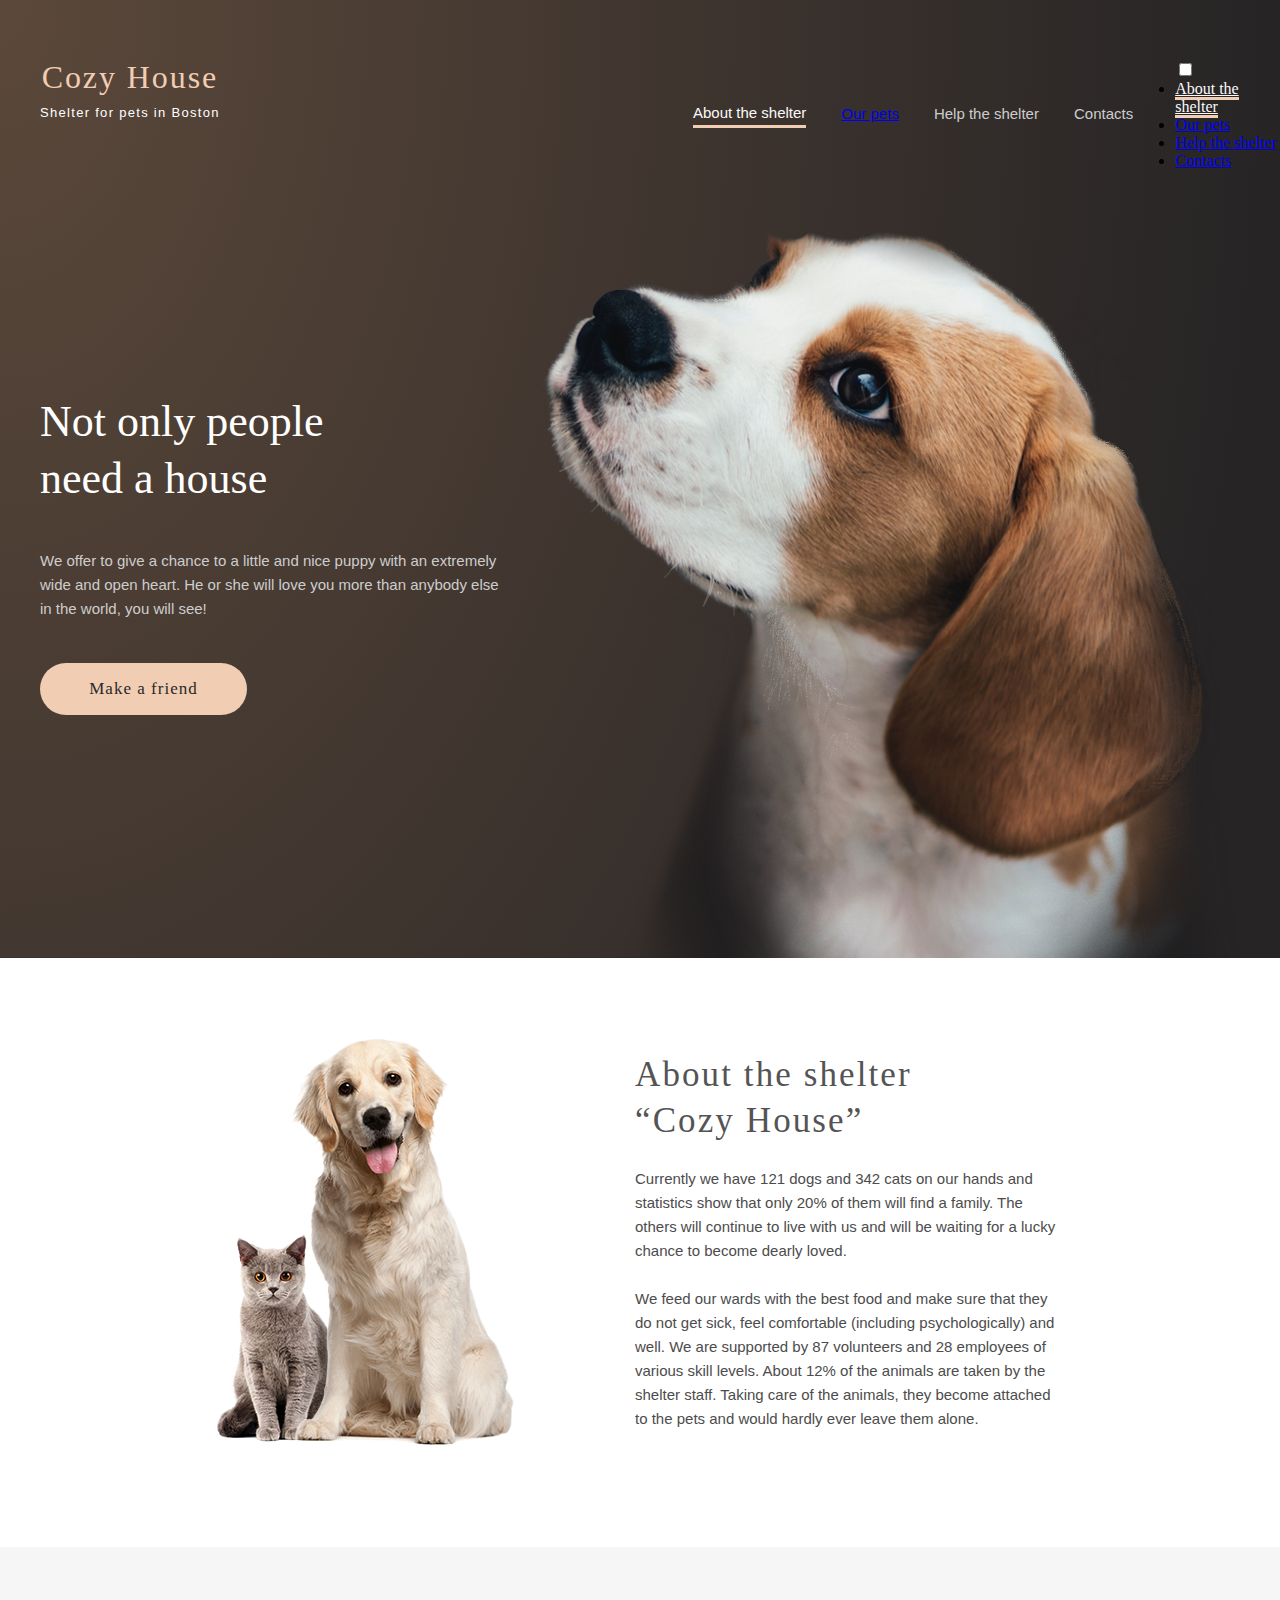
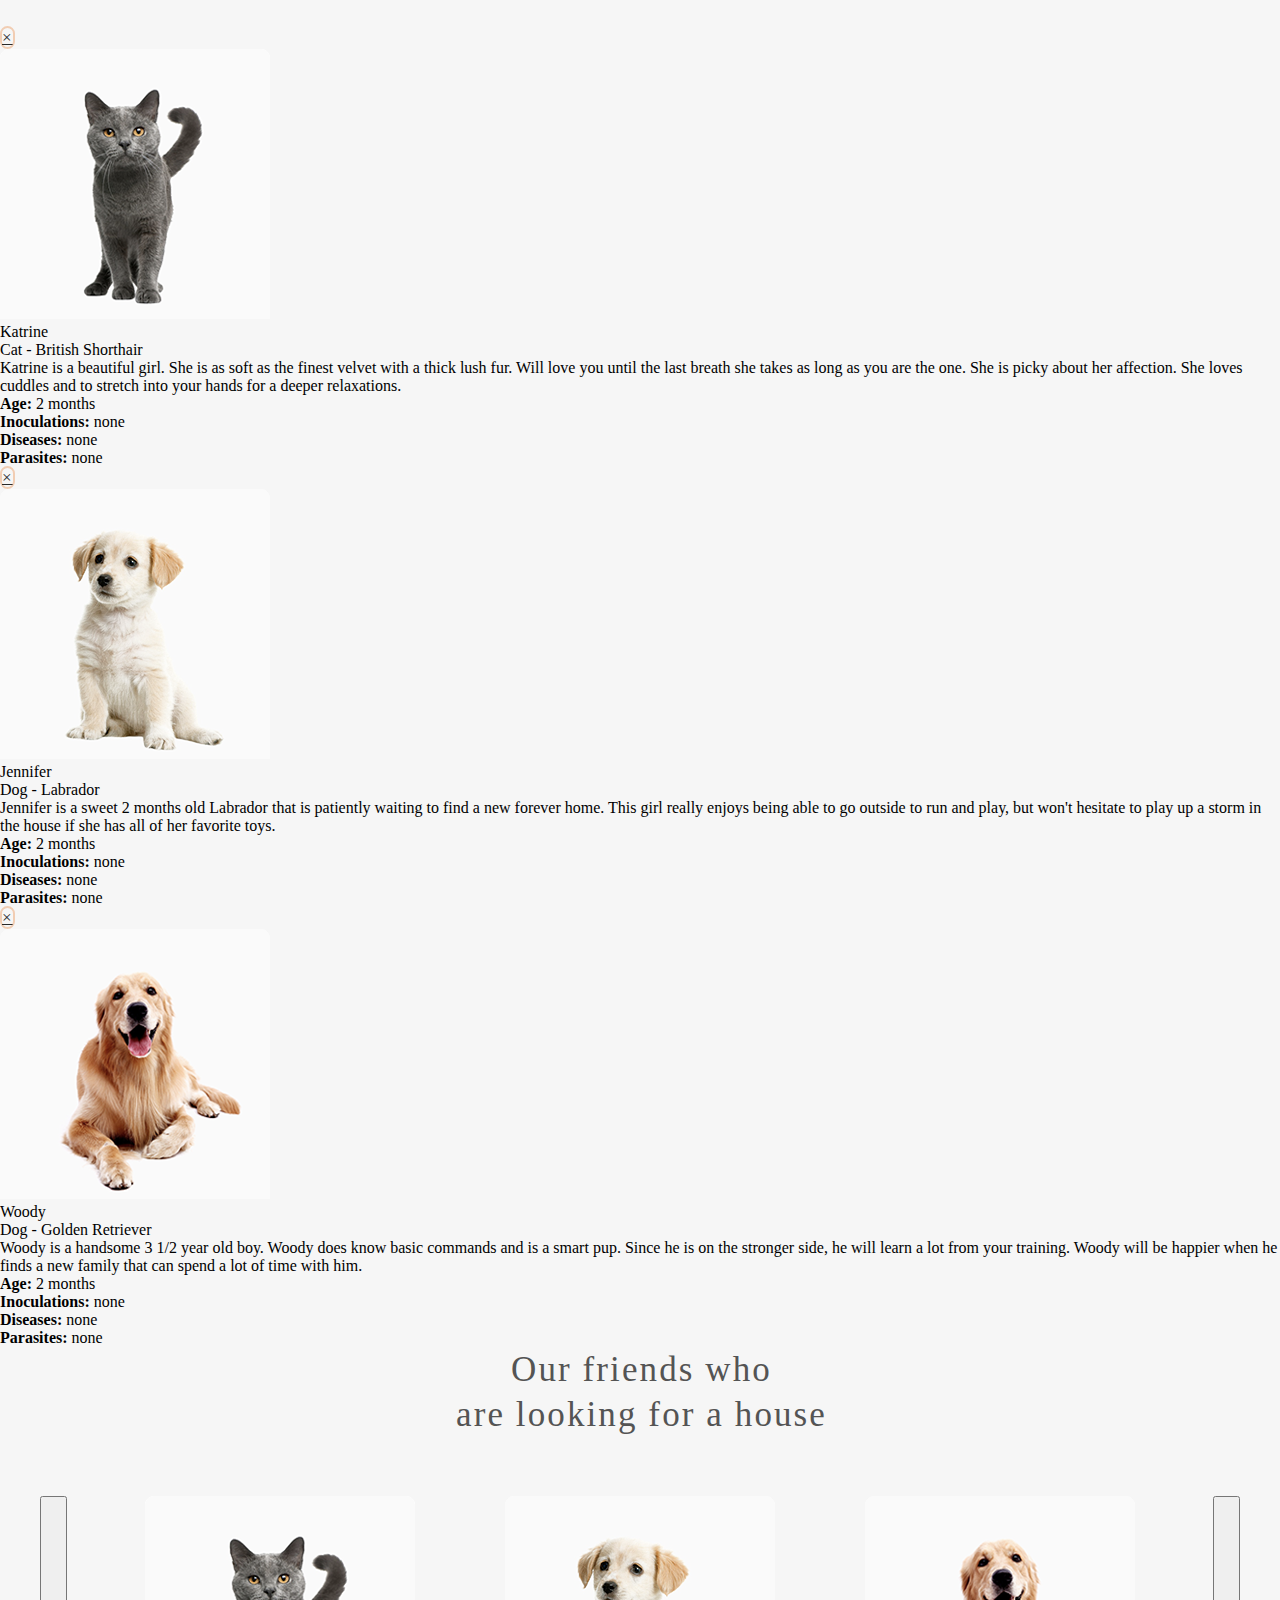
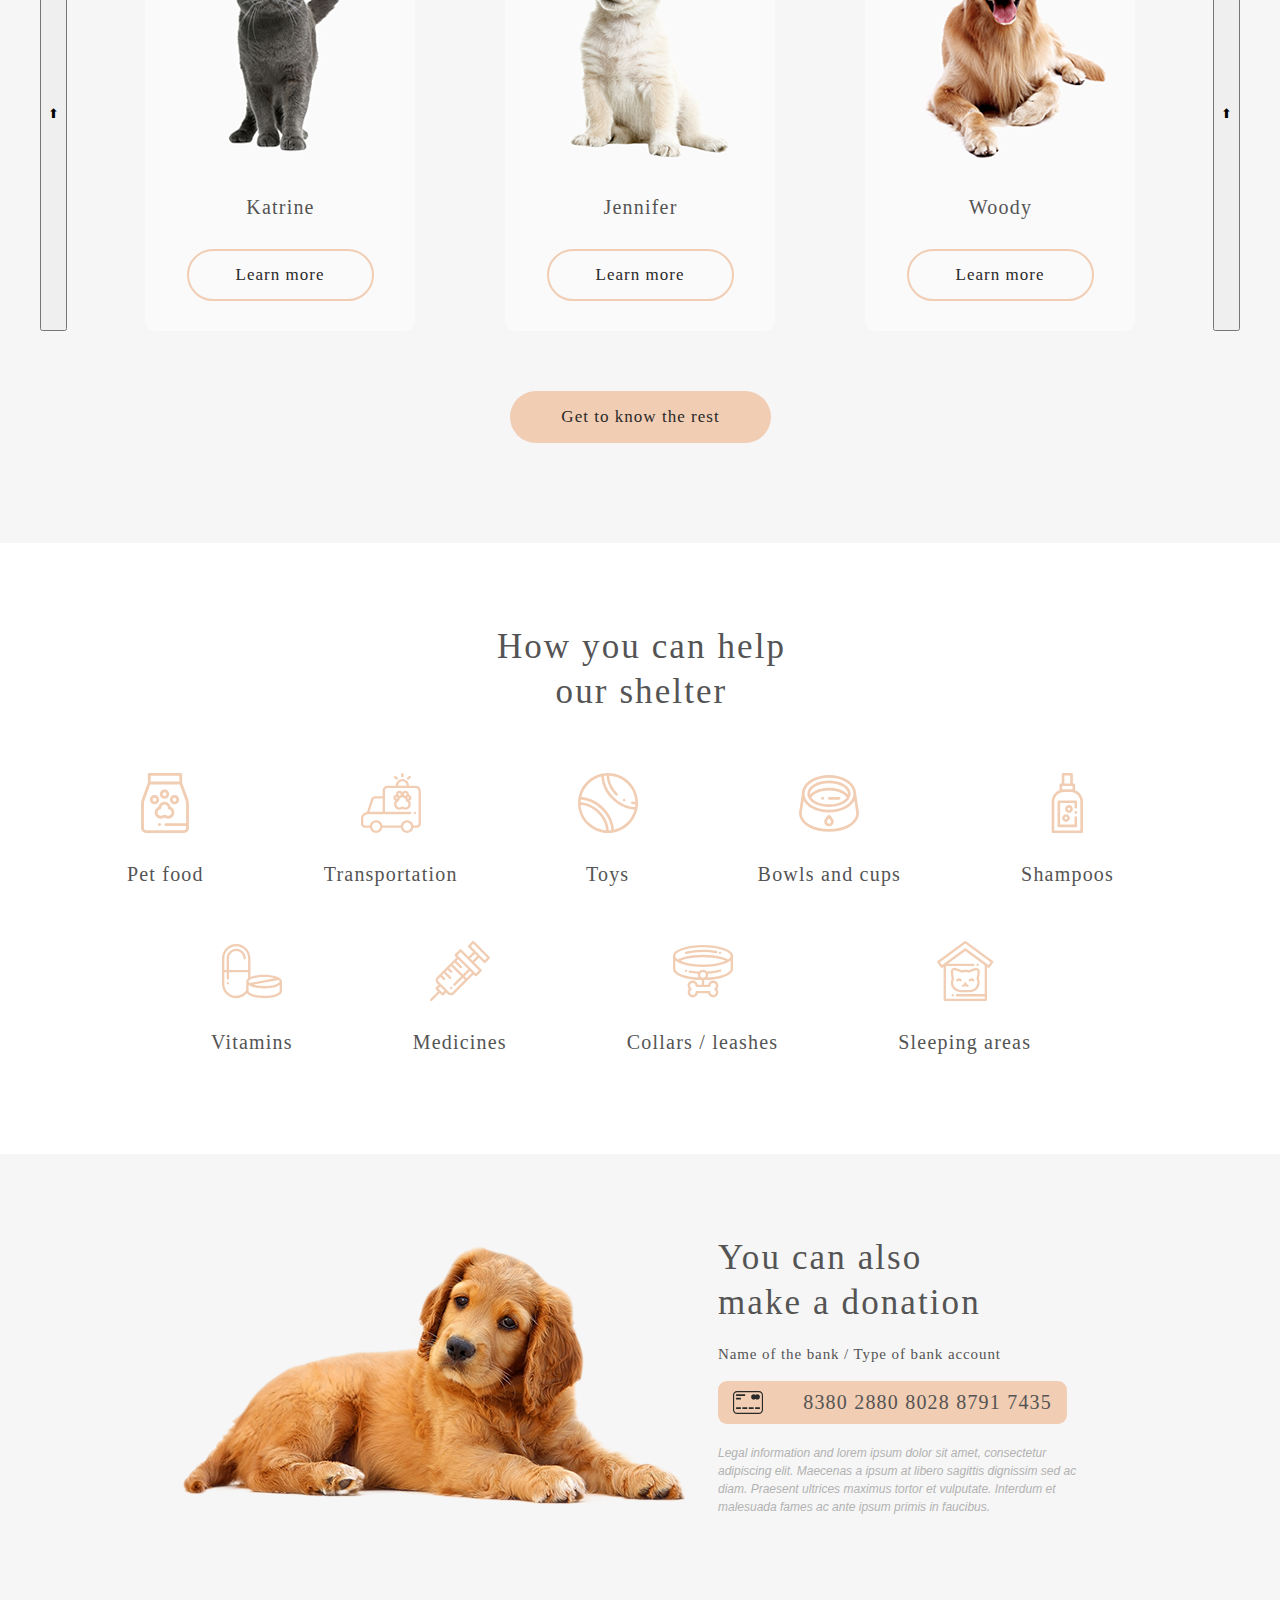
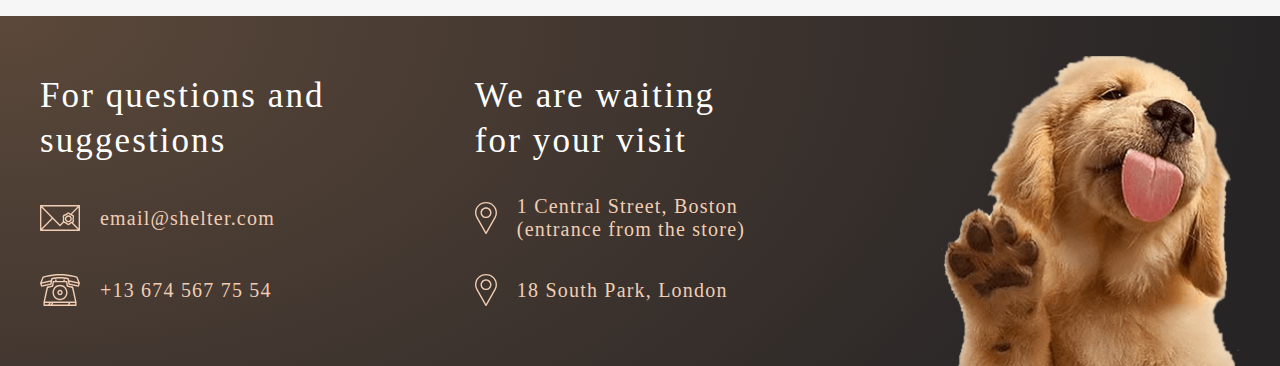
==== commit ab209607: "fix: add index.html into the root folder" ====
--- a/index.html
+++ b/index.html
@@ -19,9 +19,21 @@
 				</div>
 				<div class="header-nav-menu">
 					<div class="header-nav-menu-link header-nav-menu-link-active">About the shelter</div>
-					<div class="header-nav-menu-link">Our pets</div>
+					<div class="header-nav-menu-link"><a href="../our-pets/our-pets.html">Our pets</a></div>
 					<div class="header-nav-menu-link">Help the shelter</div>
 					<div class="header-nav-menu-link">Contacts</div>
+				</div>
+				<div class="header-nav-hamburger-menu">
+					<input id="menu__toggle" type="checkbox" />
+					<label class="menu__btn" for="menu__toggle">
+						<span></span>
+					</label>
+					<ul class="menu__box">
+						<li><a class="menu__item header-nav-menu-link-active" href="#">About the shelter</a></li>
+						<li><a class="menu__item" href="../our-pets/our-pets.html">Our pets</a></li>
+						<li><a class="menu__item" href="#">Help the shelter</a></li>
+						<li><a class="menu__item" href="#">Contacts</a></li>
+					</ul>
 				</div>
 			</header>
 			<div class="start-screen">
@@ -64,28 +76,113 @@
 	</div>
 	<div class="wrapper wrapper-3">
 		<div class="content-3">
+			<!-- Модальное окно -->
+			<div class="modal" id="modal-katrine" aria-hidden="true">
+				<div class="modal-dialog">
+					<div class="modal-dialog-header">
+						<a href="#close" class="btn-close button-secondary" aria-hidden="true">×</a>
+					</div>
+					<div class="modal-dialog-body">
+						<img src="assets/pets-katrine.png" alt="" class="modal-dialog-body-img">
+						<div class="modal-dialog-body-info">
+							<div class="modal-dialog-body-info-main">
+								<div class="modal-dialog-body-info-main-heading">Katrine</div>
+								<div class="modal-dialog-body-info-main-subheading">Cat - British Shorthair</div>
+							</div>
+							<div class="modal-dialog-body-info-story">Katrine is a beautiful girl. She is as soft as the finest velvet
+								with a thick lush fur. Will love you until the last breath she takes as long as you are the one. She is
+								picky about her affection. She loves cuddles and to stretch into your hands for a deeper relaxations.
+							</div>
+							<ul class="modal-dialog-body-info-list">
+								<li class="modal-dialog-body-info-list-i"><b>Age: </b>2 months</li>
+								<li class="modal-dialog-body-info-list-i"><b>Inoculations: </b>none</li>
+								<li class="modal-dialog-body-info-list-i"><b>Diseases: </b>none</li>
+								<li class="modal-dialog-body-info-list-i"><b>Parasites: </b>none</li>
+							</ul>
+						</div>
+					</div>
+				</div>
+			</div>
+			<div class="modal" id="modal-jennifer" aria-hidden="true">
+				<div class="modal-dialog">
+					<div class="modal-dialog-header">
+						<a href="#close" class="btn-close button-secondary" aria-hidden="true">×</a>
+					</div>
+					<div class="modal-dialog-body">
+						<img src="assets/pets-jennifer.png" alt="" class="modal-dialog-body-img">
+						<div class="modal-dialog-body-info">
+							<div class="modal-dialog-body-info-main">
+								<div class="modal-dialog-body-info-main-heading">Jennifer</div>
+								<div class="modal-dialog-body-info-main-subheading">Dog - Labrador</div>
+							</div>
+							<div class="modal-dialog-body-info-story">Jennifer is a sweet 2 months old Labrador that is patiently
+								waiting to find a new forever home. This girl really enjoys being able to go outside to run and play,
+								but won't hesitate to play up a storm in the house if she has all of her favorite toys.</div>
+							<ul class="modal-dialog-body-info-list">
+								<li class="modal-dialog-body-info-list-i"><b>Age: </b>2 months</li>
+								<li class="modal-dialog-body-info-list-i"><b>Inoculations: </b>none</li>
+								<li class="modal-dialog-body-info-list-i"><b>Diseases: </b>none</li>
+								<li class="modal-dialog-body-info-list-i"><b>Parasites: </b>none</li>
+							</ul>
+						</div>
+					</div>
+				</div>
+			</div>
+			<div class="modal" id="modal-woody" aria-hidden="true">
+				<div class="modal-dialog">
+					<div class="modal-dialog-header">
+						<a href="#close" class="btn-close button-secondary" aria-hidden="true">×</a>
+					</div>
+					<div class="modal-dialog-body">
+						<img src="assets/pets-woody.png" alt="" class="modal-dialog-body-img">
+						<div class="modal-dialog-body-info">
+							<div class="modal-dialog-body-info-main">
+								<div class="modal-dialog-body-info-main-heading">Woody</div>
+								<div class="modal-dialog-body-info-main-subheading">Dog - Golden Retriever</div>
+							</div>
+							<div class="modal-dialog-body-info-story">Woody is a handsome 3 1/2 year old boy. Woody does know basic
+								commands and is a smart pup. Since he is on the stronger side, he will learn a lot from your training.
+								Woody will be happier when he finds a new family that can spend a lot of time with him.</div>
+							<ul class="modal-dialog-body-info-list">
+								<li class="modal-dialog-body-info-list-i"><b>Age: </b>2 months</li>
+								<li class="modal-dialog-body-info-list-i"><b>Inoculations: </b>none</li>
+								<li class="modal-dialog-body-info-list-i"><b>Diseases: </b>none</li>
+								<li class="modal-dialog-body-info-list-i"><b>Parasites: </b>none</li>
+							</ul>
+						</div>
+					</div>
+				</div>
+			</div>
+			<!-- / Модальное окно -->
 			<h3 class="pets-heading">Our friends who<br>
 				are looking for a house</h3>
 			<div class="pets-slider">
-				<img src="assets/button_arrow.svg" alt="arrow" class="">
+				<button class="pets-slider-left-button">&#11014;</button>
 				<div class="pets-slider-cards">
-					<div class="pets-slider-card">
-						<img src="assets/pets-katrine.png" alt="cat" class="">
+					<div class="pets-slider-card pets-slider-card-1">
+						<img src="assets/pets-katrine.png" alt="katrine" class="pets-slider-card-1-img">
 						<div class="pets-slider-card-heading">Katrine</div>
-						<button class="button-secondary pets-slider-card-button">Learn more</button>
-					</div>
-					<div class="pets-slider-card">
-						<img src="assets/pets-jennifer.png" alt="cat" class="">
+						<form action="#modal-katrine">
+							<button class="button-secondary pets-slider-card-button">Learn more</button>
+						</form>
+					</div>
+					<div class="pets-slider-card pets-slider-card-2">
+						<img src="assets/pets-jennifer.png" alt="jennifer" class="">
 						<div class="pets-slider-card-heading">Jennifer</div>
-						<button class="button-secondary pets-slider-card-button">Learn more</button>
+						<form action="#modal-jennifer">
+							<button class="button-secondary pets-slider-card-button">Learn more</button>
+						</form>
 					</div>
 					<div class="pets-slider-card pets-slider-card-3">
-						<img src="assets/pets-woody.png" alt="cat" class="">
+						<img src="assets/pets-woody.png" alt="woody" class="">
 						<div class="pets-slider-card-heading">Woody</div>
-						<button class="button-secondary pets-slider-card-button">Learn more</button>
-					</div>
-				</div>
-				<img src="assets/button_arrow (1).svg" alt="" class="">
+						<form action="#modal-woody">
+							<button class="button-secondary pets-slider-card-button">Learn more</button>
+						</form>
+
+					</div>
+				</div>
+				<button class="pets-slider-right-button">&#11014;</button>
 			</div>
 			<button class="button-primary button-primary-pets">Get to know the rest</button>
 		</div>
--- a/styles.css
+++ b/styles.css
@@ -914,3 +914,302 @@
 	}
 }
 
+@media (max-width: 690px) {
+	.header-logo {
+		padding: 0;
+		padding-left: 10px;
+	}
+	
+	.header-nav-menu {
+		display: none;
+	}
+
+	.start-screen-content {
+		padding: 0;
+		align-items: center;
+	}
+
+	.start-screen-content-heading {
+		font-size: 25px;
+		text-align: center;
+		letter-spacing: 0.06em;
+		width: 66%;
+	}
+
+	.start-screen-content-subheading {
+		width: 91%;
+		text-align: center;
+	}
+
+	.start-screen-content-button {
+		padding: 0;
+	}
+
+	.start-screen-dog-img {
+		padding: 0;
+		width: 81.2%;
+		padding-left: 41px;
+		padding-top: 25px;
+	}
+
+	/*==========================================================*/
+	/*==========================================================*/
+	/*==========================================================*/
+	/*==========================================================*/
+	/*==========================================================*/
+	/*==========================================================*/
+	/*==========================================================*/
+	/*==========================================================*/
+
+	.about {
+		padding-top: 42px;
+		padding-bottom: 42px;
+	}
+	
+	.about-content {
+		align-items: center;
+		margin: 0;
+	}
+	
+	.about-content-heading {
+		font-size: 25px;
+		text-align: center;
+	}
+
+	.about-content-subheading-1 {
+		width: 84%;
+		text-align: justify;
+	}
+
+	.about-content-subheading-2 {
+		width: 84%;
+		text-align: justify;
+		margin-top: 22px;
+	}
+
+	.about-img {
+		width: 81%;
+		margin-top: 41px;
+	}
+
+	/*==========================================================*/
+	/*==========================================================*/
+	/*==========================================================*/
+	/*==========================================================*/
+	/*==========================================================*/
+	/*==========================================================*/
+	/*==========================================================*/
+	/*==========================================================*/
+
+	.content-3 {
+		margin-top: 43px;
+		margin-bottom: 41px;
+	}
+
+	.pets-heading {
+		font-size: 25px;
+		padding-left: 1px;
+	}
+	
+	.pets-slider {
+		display: flex;
+		flex-flow: row wrap;
+		justify-content: center;
+		margin-top: 41px;
+	}
+
+	.pets-slider-left-button {
+		margin-right: 80px;
+		margin-top: 20px;
+	}
+
+	.pets-slider-right-button {
+		margin-top: 20px;
+	}
+	
+	.pets-slider-cards {
+		order: -1;
+		width: 92%;
+		margin-left: 1px;
+	}
+
+	.pets-slider-card-1 {
+	}
+
+	.pets-slider-card-1-img {
+		width: 100%;
+	}
+
+	.pets-slider-card-heading {
+		margin-top: 30px;
+	}
+
+	.pets-slider-card-2 {
+		display: none;
+	}
+
+	.button-primary-pets {
+		margin-top: 42px;
+	}
+
+	/*==========================================================*/
+	/*==========================================================*/
+	/*==========================================================*/
+	/*==========================================================*/
+	/*==========================================================*/
+	/*==========================================================*/
+	/*==========================================================*/
+	/*==========================================================*/
+
+	.content-4 {
+		margin: 0;
+		height: 745px;
+	}
+	
+	.help-heading {
+		font-size: 25px;
+		margin-top: 43px;
+	}
+
+	.help-list {
+		margin: 0;
+		width: 100%;
+		height: 100%;
+		margin-top: 41px;
+		margin-bottom: 42px;
+		align-content: space-between;
+	}
+	
+	.help-list-card-heading {
+		font-size: 15px;
+		margin-top: 20px;
+	}
+
+	.help-list-card {
+		width: 50%;
+		justify-content: space-between;
+	}
+	
+	.help-list-card-img {
+		width: 32%;
+	}
+
+	/*==========================================================*/
+	/*==========================================================*/
+	/*==========================================================*/
+	/*==========================================================*/
+	/*==========================================================*/
+	/*==========================================================*/
+	/*==========================================================*/
+	/*==========================================================*/
+
+
+	.donation {
+		margin-top: 42px;
+	}
+
+	.donation-content {
+		margin: 0;
+		align-items: center;
+	}
+	
+	.donation-content-heading {
+		font-size: 25px;
+		text-align: center;
+		width: 100%;
+	}
+
+	.donation-content-subheading{
+		width: 100%;
+		font-family: 'Georgia';
+		font-style: normal;
+		font-weight: 400;
+		font-size: 13.3px;
+		line-height: 160%;
+		color: #545454;
+		text-align: center;
+		margin-top: 21px;
+	}
+
+	.donation-content-credentials {
+		width: 282px;
+		margin-top: 21px;
+	}
+
+	.donation-content-credentials-number {
+		font-size: 15px;
+	}
+
+	.donation-content-legal-info {
+		text-align: justify;
+		width: 89%;
+	}
+
+	.donation-img {
+		width: 81.5%;
+		margin-top: 42px;
+    margin-bottom: 42px;
+	}
+
+	/*==========================================================*/
+	/*==========================================================*/
+	/*==========================================================*/
+	/*==========================================================*/
+	/*==========================================================*/
+	/*==========================================================*/
+	/*==========================================================*/
+	/*==========================================================*/
+
+	.footer-content {
+		justify-content: flex-start;
+		align-content: flex-start;
+		flex-flow: column nowrap;
+	}
+
+	.footer-content-contacts {
+		width: 100%;
+		margin: 0;
+		display: flex;
+		flex-flow: column nowrap;
+		align-items: center;
+	}
+
+	.footer-content-contacts-heading {
+		font-size: 25px;
+		text-align: center;
+	}
+
+	.footer-content-locations {
+		width: 100%;
+		margin: 0;
+		display: flex;
+		flex-flow: column nowrap;
+		align-items: center;
+		margin-top: 25px;
+	}
+
+	.footer-content-locations-heading {
+		font-size: 25px;
+		text-align: center;
+		width: 90%;
+	}
+
+	.footer-content-locations-address-1 {
+		margin-top: 38px;
+		margin-right: 5px;
+	}
+
+	.footer-content-locations-address-2 {
+		margin-top: 40px;
+		margin-right: 31px;
+	}
+
+	.footer-content-img {
+		width: 82%;
+		margin: 0;
+		margin-top: 38px;
+		margin-left: 29px;
+	}
+
+
+}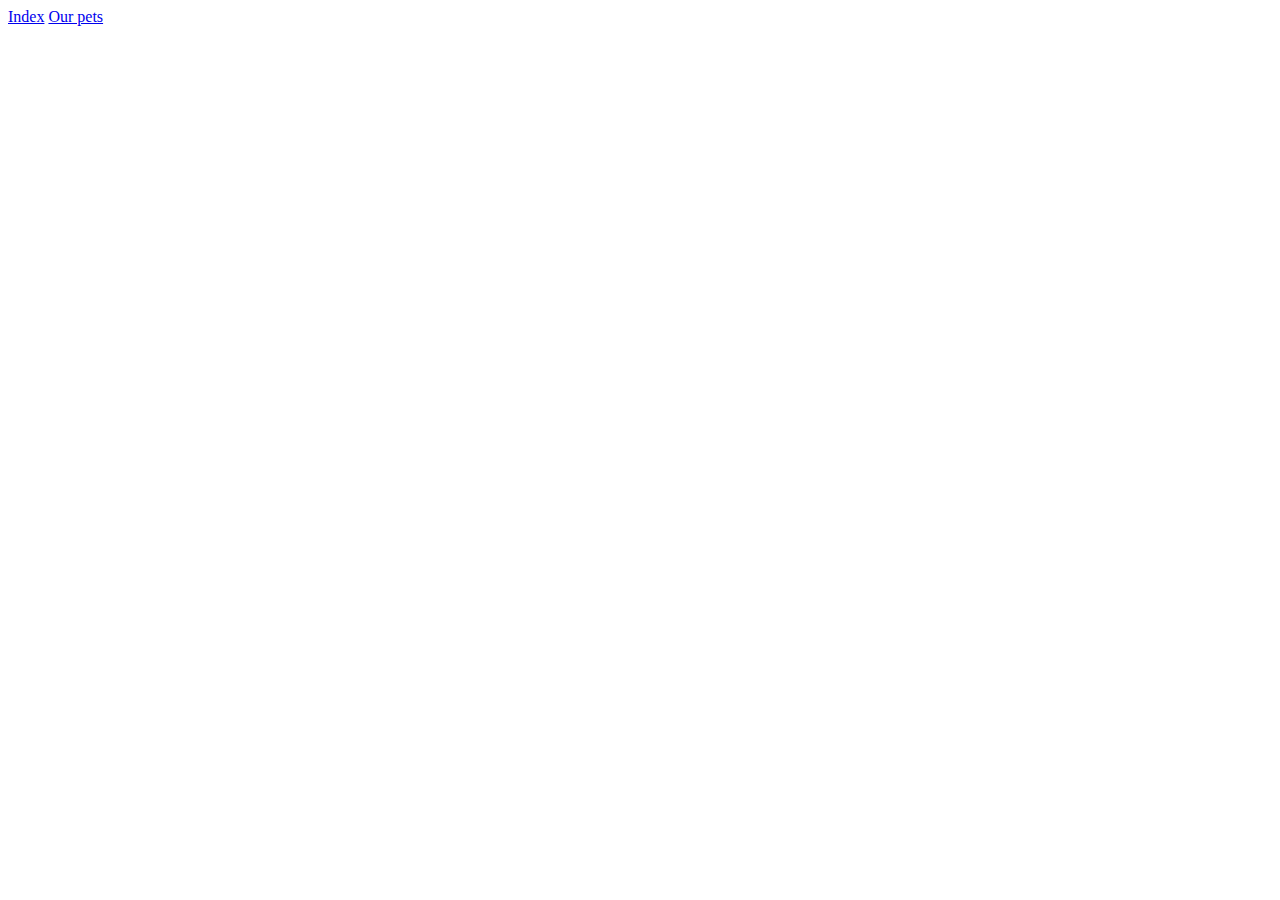
==== commit fffd6995: "fix: update index.html in the root folder" ====
--- a/index.html
+++ b/index.html
@@ -6,282 +6,11 @@
 	<meta http-equiv="X-UA-Compatible" content="IE=edge">
 	<meta name="viewport" content="width=device-width, initial-scale=1.0">
 	<title>Document</title>
-	<link rel="stylesheet" type="text/css" href="styles.css" />
 </head>
 
 <body>
-	<div class="wrapper wrapper-1">
-		<div class="content-1">
-			<header class="header">
-				<div class="header-logo">
-					<div class="header-logo-title">Cozy House</div>
-					<div class="header-logo-subtitle">Shelter for pets in Boston</div>
-				</div>
-				<div class="header-nav-menu">
-					<div class="header-nav-menu-link header-nav-menu-link-active">About the shelter</div>
-					<div class="header-nav-menu-link"><a href="../our-pets/our-pets.html">Our pets</a></div>
-					<div class="header-nav-menu-link">Help the shelter</div>
-					<div class="header-nav-menu-link">Contacts</div>
-				</div>
-				<div class="header-nav-hamburger-menu">
-					<input id="menu__toggle" type="checkbox" />
-					<label class="menu__btn" for="menu__toggle">
-						<span></span>
-					</label>
-					<ul class="menu__box">
-						<li><a class="menu__item header-nav-menu-link-active" href="#">About the shelter</a></li>
-						<li><a class="menu__item" href="../our-pets/our-pets.html">Our pets</a></li>
-						<li><a class="menu__item" href="#">Help the shelter</a></li>
-						<li><a class="menu__item" href="#">Contacts</a></li>
-					</ul>
-				</div>
-			</header>
-			<div class="start-screen">
-				<div class="start-screen-content">
-					<h2 class="start-screen-content-heading">Not only people need a house</h2>
-					<div class="start-screen-content-subheading">We offer to give a chance to a little and nice puppy with an
-						extremely wide and open heart. He or she will love you more than anybody else in the world, you will see!
-					</div>
-					<div class="start-screen-content-button">
-						<button class="button-primary">Make a friend</button>
-					</div>
-				</div>
-				<img src="assets/start-screen-puppy.png" alt="dog" class="start-screen-dog-img"></img>
-			</div>
-		</div>
-	</div>
-	<div class="wrapper wrapper-2">
-		<div class="content-2">
-			<div class="about">
-				<img src="assets/about-pets.png" alt="pets" class="about-img">
-				<div class="about-content">
-					<div class="about-content-heading">About the shelter <br>“Cozy House”</div>
-					<div class="about-content-subheading-1">Currently we have 121 dogs and 342 cats on our hands and
-						statistics
-						show that only 20% of them will find a family. The others will continue to live with us and will be
-						waiting
-						for a lucky chance to become dearly loved.</div>
-					<div class="about-content-subheading-2">We feed our wards with the best food and make sure that they do
-						not
-						get sick, feel comfortable (including psychologically) and well. We are supported by 87 volunteers and
-						28
-						employees of various skill levels. About 12% of the animals are taken by the shelter staff. Taking
-						care of
-						the animals, they become attached to the pets and would hardly ever leave them alone.
-
-					</div>
-				</div>
-			</div>
-		</div>
-	</div>
-	<div class="wrapper wrapper-3">
-		<div class="content-3">
-			<!-- Модальное окно -->
-			<div class="modal" id="modal-katrine" aria-hidden="true">
-				<div class="modal-dialog">
-					<div class="modal-dialog-header">
-						<a href="#close" class="btn-close button-secondary" aria-hidden="true">×</a>
-					</div>
-					<div class="modal-dialog-body">
-						<img src="assets/pets-katrine.png" alt="" class="modal-dialog-body-img">
-						<div class="modal-dialog-body-info">
-							<div class="modal-dialog-body-info-main">
-								<div class="modal-dialog-body-info-main-heading">Katrine</div>
-								<div class="modal-dialog-body-info-main-subheading">Cat - British Shorthair</div>
-							</div>
-							<div class="modal-dialog-body-info-story">Katrine is a beautiful girl. She is as soft as the finest velvet
-								with a thick lush fur. Will love you until the last breath she takes as long as you are the one. She is
-								picky about her affection. She loves cuddles and to stretch into your hands for a deeper relaxations.
-							</div>
-							<ul class="modal-dialog-body-info-list">
-								<li class="modal-dialog-body-info-list-i"><b>Age: </b>2 months</li>
-								<li class="modal-dialog-body-info-list-i"><b>Inoculations: </b>none</li>
-								<li class="modal-dialog-body-info-list-i"><b>Diseases: </b>none</li>
-								<li class="modal-dialog-body-info-list-i"><b>Parasites: </b>none</li>
-							</ul>
-						</div>
-					</div>
-				</div>
-			</div>
-			<div class="modal" id="modal-jennifer" aria-hidden="true">
-				<div class="modal-dialog">
-					<div class="modal-dialog-header">
-						<a href="#close" class="btn-close button-secondary" aria-hidden="true">×</a>
-					</div>
-					<div class="modal-dialog-body">
-						<img src="assets/pets-jennifer.png" alt="" class="modal-dialog-body-img">
-						<div class="modal-dialog-body-info">
-							<div class="modal-dialog-body-info-main">
-								<div class="modal-dialog-body-info-main-heading">Jennifer</div>
-								<div class="modal-dialog-body-info-main-subheading">Dog - Labrador</div>
-							</div>
-							<div class="modal-dialog-body-info-story">Jennifer is a sweet 2 months old Labrador that is patiently
-								waiting to find a new forever home. This girl really enjoys being able to go outside to run and play,
-								but won't hesitate to play up a storm in the house if she has all of her favorite toys.</div>
-							<ul class="modal-dialog-body-info-list">
-								<li class="modal-dialog-body-info-list-i"><b>Age: </b>2 months</li>
-								<li class="modal-dialog-body-info-list-i"><b>Inoculations: </b>none</li>
-								<li class="modal-dialog-body-info-list-i"><b>Diseases: </b>none</li>
-								<li class="modal-dialog-body-info-list-i"><b>Parasites: </b>none</li>
-							</ul>
-						</div>
-					</div>
-				</div>
-			</div>
-			<div class="modal" id="modal-woody" aria-hidden="true">
-				<div class="modal-dialog">
-					<div class="modal-dialog-header">
-						<a href="#close" class="btn-close button-secondary" aria-hidden="true">×</a>
-					</div>
-					<div class="modal-dialog-body">
-						<img src="assets/pets-woody.png" alt="" class="modal-dialog-body-img">
-						<div class="modal-dialog-body-info">
-							<div class="modal-dialog-body-info-main">
-								<div class="modal-dialog-body-info-main-heading">Woody</div>
-								<div class="modal-dialog-body-info-main-subheading">Dog - Golden Retriever</div>
-							</div>
-							<div class="modal-dialog-body-info-story">Woody is a handsome 3 1/2 year old boy. Woody does know basic
-								commands and is a smart pup. Since he is on the stronger side, he will learn a lot from your training.
-								Woody will be happier when he finds a new family that can spend a lot of time with him.</div>
-							<ul class="modal-dialog-body-info-list">
-								<li class="modal-dialog-body-info-list-i"><b>Age: </b>2 months</li>
-								<li class="modal-dialog-body-info-list-i"><b>Inoculations: </b>none</li>
-								<li class="modal-dialog-body-info-list-i"><b>Diseases: </b>none</li>
-								<li class="modal-dialog-body-info-list-i"><b>Parasites: </b>none</li>
-							</ul>
-						</div>
-					</div>
-				</div>
-			</div>
-			<!-- / Модальное окно -->
-			<h3 class="pets-heading">Our friends who<br>
-				are looking for a house</h3>
-			<div class="pets-slider">
-				<button class="pets-slider-left-button">&#11014;</button>
-				<div class="pets-slider-cards">
-					<div class="pets-slider-card pets-slider-card-1">
-						<img src="assets/pets-katrine.png" alt="katrine" class="pets-slider-card-1-img">
-						<div class="pets-slider-card-heading">Katrine</div>
-						<form action="#modal-katrine">
-							<button class="button-secondary pets-slider-card-button">Learn more</button>
-						</form>
-					</div>
-					<div class="pets-slider-card pets-slider-card-2">
-						<img src="assets/pets-jennifer.png" alt="jennifer" class="">
-						<div class="pets-slider-card-heading">Jennifer</div>
-						<form action="#modal-jennifer">
-							<button class="button-secondary pets-slider-card-button">Learn more</button>
-						</form>
-					</div>
-					<div class="pets-slider-card pets-slider-card-3">
-						<img src="assets/pets-woody.png" alt="woody" class="">
-						<div class="pets-slider-card-heading">Woody</div>
-						<form action="#modal-woody">
-							<button class="button-secondary pets-slider-card-button">Learn more</button>
-						</form>
-
-					</div>
-				</div>
-				<button class="pets-slider-right-button">&#11014;</button>
-			</div>
-			<button class="button-primary button-primary-pets">Get to know the rest</button>
-		</div>
-	</div>
-	<div class="wrapper wrapper-4">
-		<div class="content-4">
-			<div class="help-heading">
-				How you can help<br>
-				our shelter
-			</div>
-			<div class="help-list">
-				<div class="help-list-card help-pet-food">
-					<img src="assets/icon-pet-food.svg" alt="" class="help-list-card-img">
-					<div class="help-list-card-heading">Pet food</div>
-				</div>
-				<div class="help-list-card">
-					<img src="assets/icon-transportation.svg" alt="" class="help-list-card-img">
-					<div class="help-list-card-heading">Transportation</div>
-				</div>
-				<div class="help-list-card">
-					<img src="assets/icon-toys.svg" alt="" class="help-list-card-img">
-					<div class="help-list-card-heading">Toys</div>
-				</div>
-				<div class="help-list-card">
-					<img src="assets/icon-bowls-and-cups.svg" alt="" class="help-list-card-img">
-					<div class="help-list-card-heading">Bowls and cups</div>
-				</div>
-				<div class="help-list-card help-shampoos">
-					<img src="assets/icon-shampoos.svg" alt="" class="help-list-card-img">
-					<div class="help-list-card-heading">Shampoos</div>
-				</div>
-				<div class="help-list-card help-vitamins">
-					<img src="assets/icon-vitamins.svg" alt="" class="help-list-card-img">
-					<div class="help-list-card-heading">Vitamins</div>
-				</div>
-				<div class="help-list-card">
-					<img src="assets/icon-medicines.svg" alt="" class="help-list-card-img">
-					<div class="help-list-card-heading">Medicines</div>
-				</div>
-				<div class="help-list-card">
-					<img src="assets/icon-collars-leashes.svg" alt="" class="help-list-card-img">
-					<div class="help-list-card-heading">Collars / leashes</div>
-				</div>
-				<div class="help-list-card">
-					<img src="assets/icon-sleeping-area.svg" alt="" class="help-list-card-img">
-					<div class="help-list-card-heading">Sleeping areas</div>
-				</div>
-			</div>
-		</div>
-	</div>
-	<div class="wrapper wrapper-5">
-		<div class="content-5">
-			<div class="donation">
-				<img src="assets/donation-dog.png" alt="donation-dog" class="donation-img">
-				<div class="donation-content">
-					<div class="donation-content-heading">You can also<br> make a donation</div>
-					<div class="donation-content-subheading">Name of the bank / Type of bank account</div>
-					<div class="donation-content-credentials">
-						<img src="assets/credit-card.svg" alt="" class="donation-content-credentials-img">
-						<div class="donation-content-credentials-number">8380 2880 8028 8791 7435</div>
-					</div>
-					<div class="donation-content-legal-info">Legal information and lorem ipsum dolor sit amet, consectetur
-						adipiscing elit. Maecenas a ipsum at libero sagittis dignissim sed ac diam. Praesent ultrices maximus
-						tortor
-						et vulputate. Interdum et malesuada fames ac ante ipsum primis in faucibus.</div>
-				</div>
-			</div>
-		</div>
-	</div>
-	<div class="wrapper wrapper-1">
-		<footer class="footer">
-			<div class="footer-content">
-				<div class="footer-content-contacts">
-					<div class="footer-content-contacts-heading">For questions and suggestions</div>
-					<div class="footer-content-contacts-email">
-						<img src="assets/mail.svg" alt="email" class="footer-content-contacts-email-img">
-						<div class="footer-content-contacts-email-address">email@shelter.com</div>
-					</div>
-					<div class="footer-content-contacts-phone">
-						<img src="assets/phone.svg" alt="phone" class="footer-content-contacts-phone-img">
-						<div class="footer-content-contacts-phone-number">+13 674 567 75 54</div>
-					</div>
-				</div>
-				<div class="footer-content-locations">
-					<div class="footer-content-locations-heading">We are waiting for your visit</div>
-					<div class="footer-content-locations-address-1">
-						<img src="assets/pin.svg" alt="pin" class="footer-content-locations-address-1-img">
-						<div class="footer-content-locations-address-1-address">1 Central Street, Boston<br> (entrance from the
-							store)</div>
-					</div>
-					<div class="footer-content-locations-address-2">
-						<img src="assets/pin.svg" alt="pin" class="footer-content-locations-address-2-img">
-						<div class="footer-content-locations-address-2-address">18 South Park, London </div>
-					</div>
-				</div>
-				<img src="assets/footer-puppy.png" alt="puppy" class="footer-content-img">
-			</div>
-		</footer>
-	</div>
+	<a href="../main/index.html">Index</a>
+	<a href="../our-pets/our-pets.html">Our pets</a>
 </body>
 
 </html>